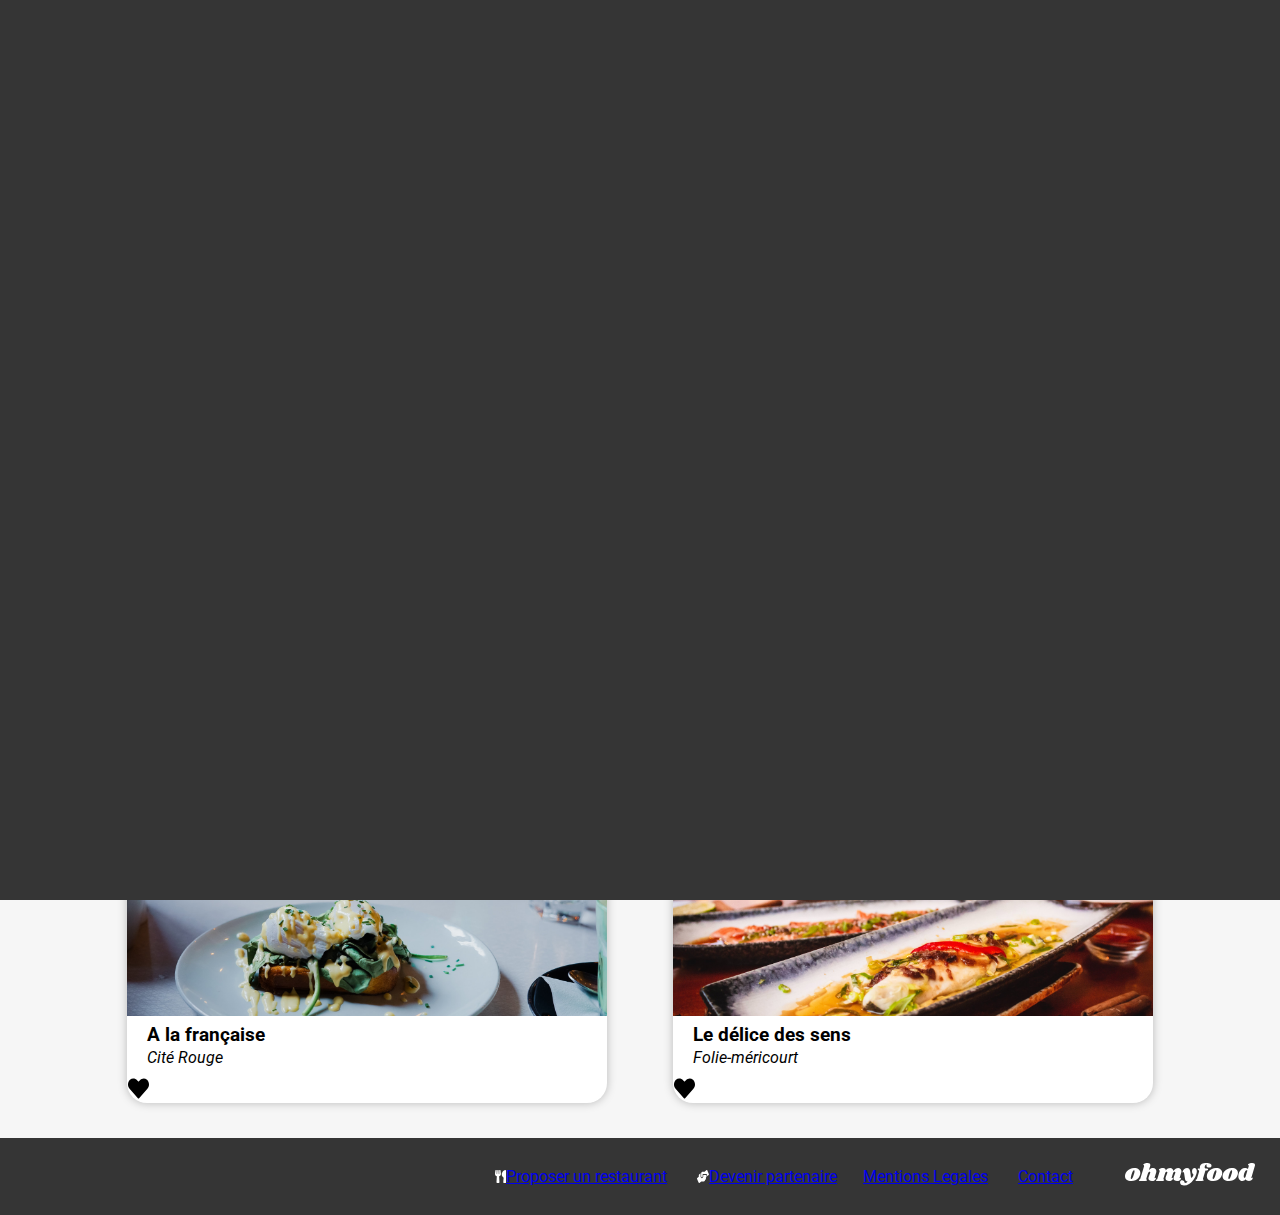
==== index.html @ 54e58705 "Merge branch 'dev'" ====
<!DOCTYPE html>
<html lang="fr">
<head>
  <title>Ohmyfood - OC-03</title>
  <link rel="icon" href="/images/common/favicon.png" type="image/png">
  <link rel="stylesheet" href="/css/home.css">
  <meta name="robots" content="noindex, nofollow, noarchive">
  <meta charset="UTF-8" >
  <meta name="viewport" content="width=device-width, initial-scale=1.0">
  <svg>
    <symbol id="coeur" viewBox="0 0 25 25">
      <g>
        <path class="cheminCoeur" d="M12.721,2.406L12.72,2.406L11.874,3.357L11.5,3.777L11.127,3.357L10.28,2.406L10.28,2.405C8.282,0.153 5.097,-0.17 2.976,1.802C0.482,4.125 0.345,8.324 2.585,10.85L10.899,20.215C10.899,20.215 10.899,20.215 10.899,20.215C11.237,20.596 11.759,20.596 12.098,20.215L12.098,20.215L20.412,10.849L20.412,10.849C22.656,8.323 22.518,4.125 20.024,1.802C17.329,-0.337 14.956,0.414 12.721,2.406Z" />
      </g>
    </symbol>
  </svg>
</head>
<body>
<!-- LOADER IN -->
<div class="opening">
  <svg viewBox="0 0 196 34" xmlns="http://www.w3.org/2000/svg">
      <path class="l o" d="M13.932 7.956C17.196 7.956 19.596 8.61599 21.132 9.936C22.692 11.256 23.472 12.984 23.472 15.12C23.472 15.84 23.376 16.644 23.184 17.532C22.728 19.5 21.876 21.228 20.628 22.716C19.38 24.18 17.844 25.32 16.02 26.136C14.22 26.928 12.264 27.324 10.152 27.324C6.81599 27.324 4.34399 26.664 2.73599 25.344C1.15199 24 0.359985 22.224 0.359985 20.016C0.359985 19.272 0.455985 18.444 0.647985 17.532C1.10399 15.66 1.96799 14.004 3.23999 12.564C4.53599 11.1 6.10799 9.972 7.95599 9.18C9.82799 8.364 11.82 7.956 13.932 7.956ZM13.824 11.16C13.32 11.16 12.78 11.616 12.204 12.528C11.652 13.416 10.992 15.108 10.224 17.604C9.45599 20.1 9.07199 21.852 9.07199 22.86C9.07199 23.388 9.15599 23.748 9.32399 23.94C9.49199 24.108 9.71999 24.192 10.008 24.192C10.512 24.24 11.028 23.808 11.556 22.896C12.108 21.984 12.792 20.208 13.608 17.568C14.352 15.24 14.724 13.548 14.724 12.492C14.724 11.988 14.64 11.64 14.472 11.448C14.328 11.256 14.112 11.16 13.824 11.16Z" />
      <path class="l h" d="M44.9899 22.032C44.9419 22.128 44.9179 22.272 44.9179 22.464C44.9179 22.632 44.9539 22.764 45.0259 22.86C45.1219 22.956 45.2419 23.004 45.3859 23.004C45.6739 23.004 45.9139 22.884 46.1059 22.644C46.3219 22.38 46.4659 22.248 46.5379 22.248C46.6579 22.248 46.7539 22.332 46.8259 22.5C46.8979 22.644 46.9339 22.824 46.9339 23.04C46.9579 23.736 46.7299 24.42 46.2499 25.092C45.7699 25.74 45.0619 26.28 44.1259 26.712C43.2139 27.12 42.1099 27.324 40.8139 27.324C39.2299 27.324 37.9699 26.964 37.0339 26.244C36.0979 25.5 35.6179 24.516 35.5939 23.292C35.5939 22.404 35.8099 21.408 36.2419 20.304L38.2219 15.12C38.3419 14.808 38.4019 14.556 38.4019 14.364C38.4019 14.052 38.2939 13.812 38.0779 13.644C37.8859 13.452 37.6459 13.356 37.3579 13.356C36.9019 13.356 36.4339 13.572 35.9539 14.004C35.4979 14.412 35.1259 15.084 34.8379 16.02V15.948L32.5699 23.256C32.4979 23.544 32.4619 23.796 32.4619 24.012C32.4619 24.324 32.5219 24.576 32.6419 24.768C32.7619 24.936 32.9299 25.104 33.1459 25.272C33.3139 25.44 33.4339 25.584 33.5059 25.704C33.5779 25.8 33.5899 25.932 33.5419 26.1C33.4219 26.412 33.1819 26.64 32.8219 26.784C32.4619 26.928 31.9099 27 31.1659 27H22.9579C22.3339 27 21.8779 26.904 21.5899 26.712C21.3019 26.496 21.2059 26.22 21.3019 25.884C21.3979 25.596 21.6499 25.344 22.0579 25.128C22.4179 24.936 22.7179 24.708 22.9579 24.444C23.1979 24.18 23.4019 23.76 23.5699 23.184L29.0419 5.22C29.1139 5.004 29.1499 4.824 29.1499 4.68C29.1499 4.416 29.0779 4.2 28.9339 4.032C28.8139 3.864 28.6459 3.696 28.4299 3.528C28.1899 3.336 28.0099 3.168 27.8899 3.024C27.7939 2.88 27.7819 2.688 27.8539 2.448C27.9979 1.896 28.7539 1.416 30.1219 1.00799C31.4899 0.599996 32.9179 0.395996 34.4059 0.395996C35.7979 0.395996 36.8179 0.659996 37.4659 1.188C38.1379 1.716 38.4739 2.436 38.4739 3.348C38.4739 3.876 38.3899 4.392 38.2219 4.896L36.2779 11.232C37.2139 10.008 38.1979 9.156 39.2299 8.676C40.2859 8.196 41.4259 7.956 42.6499 7.956C44.1139 7.956 45.2899 8.4 46.1779 9.288C47.0899 10.176 47.5459 11.328 47.5459 12.744C47.5459 13.488 47.4259 14.22 47.1859 14.94L44.9899 22.032Z" />
      <path class="l m" d="M82.7165 22.032C82.6685 22.128 82.6445 22.272 82.6445 22.464C82.6445 22.632 82.6805 22.764 82.7525 22.86C82.8485 22.956 82.9685 23.004 83.1125 23.004C83.4005 23.004 83.6405 22.884 83.8325 22.644C84.0485 22.38 84.1925 22.248 84.2645 22.248C84.3845 22.248 84.4805 22.332 84.5525 22.5C84.6245 22.644 84.6605 22.824 84.6605 23.04C84.6845 23.736 84.4565 24.42 83.9765 25.092C83.4965 25.74 82.7885 26.28 81.8525 26.712C80.9405 27.12 79.8365 27.324 78.5405 27.324C76.9565 27.324 75.6965 26.964 74.7605 26.244C73.8245 25.5 73.3445 24.516 73.3205 23.292C73.3205 22.404 73.5365 21.408 73.9685 20.304L75.9485 15.12C76.0685 14.808 76.1285 14.556 76.1285 14.364C76.1285 14.052 76.0205 13.812 75.8045 13.644C75.6125 13.452 75.3725 13.356 75.0845 13.356C74.6765 13.356 74.2565 13.536 73.8245 13.896C73.3925 14.256 73.0085 14.82 72.6725 15.588L70.6925 22.032C70.6445 22.128 70.6205 22.272 70.6205 22.464C70.6205 22.632 70.6565 22.764 70.7285 22.86C70.8245 22.956 70.9445 23.004 71.0885 23.004C71.3765 23.004 71.6165 22.884 71.8085 22.644C72.0245 22.38 72.1685 22.248 72.2405 22.248C72.3605 22.248 72.4565 22.332 72.5285 22.5C72.6005 22.644 72.6365 22.824 72.6365 23.04C72.6605 23.736 72.4325 24.42 71.9525 25.092C71.4725 25.74 70.7645 26.28 69.8285 26.712C68.9165 27.12 67.8125 27.324 66.5165 27.324C64.9325 27.324 63.6725 26.964 62.7365 26.244C61.8005 25.5 61.3205 24.516 61.2965 23.292C61.2965 22.404 61.5125 21.408 61.9445 20.304L63.9245 15.12C64.0445 14.808 64.1045 14.556 64.1045 14.364C64.1045 14.052 63.9965 13.812 63.7805 13.644C63.5885 13.452 63.3485 13.356 63.0605 13.356C62.6525 13.356 62.2325 13.536 61.8005 13.896C61.3685 14.232 61.0085 14.784 60.7205 15.552L58.3445 23.256C58.2485 23.52 58.2005 23.772 58.2005 24.012C58.2005 24.3 58.2605 24.54 58.3805 24.732C58.5005 24.9 58.6685 25.08 58.8845 25.272C59.0525 25.416 59.1725 25.548 59.2445 25.668C59.3165 25.788 59.3285 25.932 59.2805 26.1C59.1845 26.412 58.9565 26.64 58.5965 26.784C58.2365 26.928 57.6725 27 56.9045 27H48.6965C48.0725 27 47.6285 26.904 47.3645 26.712C47.0765 26.496 46.9685 26.22 47.0405 25.884C47.1365 25.596 47.3885 25.344 47.7965 25.128C48.1565 24.936 48.4565 24.708 48.6965 24.444C48.9365 24.18 49.1405 23.76 49.3085 23.184L52.5125 12.78C52.5605 12.66 52.5845 12.492 52.5845 12.276C52.5845 12.012 52.5245 11.808 52.4045 11.664C52.3085 11.52 52.1405 11.34 51.9005 11.124C51.6605 10.932 51.4925 10.764 51.3965 10.62C51.3005 10.476 51.2885 10.284 51.3605 10.044C51.5045 9.492 52.2605 9.012 53.6285 8.604C54.9965 8.172 56.4245 7.956 57.9125 7.956C59.0885 7.956 60.0125 8.28 60.6845 8.928C61.3805 9.576 61.7165 10.464 61.6925 11.592C62.6765 10.224 63.7085 9.276 64.7885 8.748C65.8925 8.22 67.0805 7.956 68.3525 7.956C69.7445 7.956 70.8725 8.364 71.7365 9.18C72.6245 9.972 73.1165 11.016 73.2125 12.312C74.2445 10.68 75.3485 9.552 76.5245 8.928C77.7005 8.28 78.9845 7.956 80.3765 7.956C81.8405 7.956 83.0165 8.4 83.9045 9.288C84.8165 10.176 85.2725 11.328 85.2725 12.744C85.2725 13.488 85.1525 14.22 84.9125 14.94L82.7165 22.032Z" />
      <path class="l y" d="M104.932 7.956C105.988 7.956 106.828 8.388 107.452 9.252C108.1 10.092 108.424 11.244 108.424 12.708C108.424 13.98 108.196 15.348 107.74 16.812C106.852 19.764 105.424 22.548 103.456 25.164C101.512 27.78 99.2675 29.88 96.7235 31.464C94.2035 33.048 91.6836 33.84 89.1636 33.84C87.9156 33.84 86.8355 33.624 85.9235 33.192C85.0355 32.76 84.3635 32.184 83.9075 31.464C83.4275 30.744 83.1875 29.976 83.1875 29.16C83.1875 28.8 83.2475 28.404 83.3675 27.972C83.5835 27.3 83.9435 26.784 84.4475 26.424C84.9515 26.064 85.5516 25.884 86.2476 25.884C87.3516 25.884 88.2515 26.256 88.9475 27C89.6675 27.768 90.1236 28.812 90.3156 30.132C91.8516 30.06 93.2675 29.4 94.5635 28.152C93.3395 27.936 92.4275 27.528 91.8275 26.928C91.2515 26.304 90.8555 25.344 90.6395 24.048L89.1995 15.228C89.1275 14.772 89.0195 14.46 88.8755 14.292C88.7555 14.1 88.5876 14.004 88.3716 14.004C88.2036 14.004 87.9995 14.088 87.7595 14.256C87.5435 14.424 87.3875 14.508 87.2915 14.508C87.0995 14.508 87.0035 14.304 87.0035 13.896C87.0035 13.56 87.0635 13.2 87.1835 12.816C87.6155 11.448 88.4196 10.296 89.5956 9.36C90.7716 8.4 92.1395 7.92 93.6995 7.92C95.2355 7.92 96.3635 8.376 97.0835 9.288C97.8275 10.2 98.3076 11.604 98.5236 13.5L99.6035 21.42C99.6755 22.02 99.8915 22.32 100.252 22.32C100.684 22.32 101.188 21.936 101.764 21.168C102.34 20.376 102.904 19.26 103.456 17.82C102.736 17.172 102.184 16.428 101.8 15.588C101.416 14.748 101.224 13.848 101.224 12.888C101.224 12.144 101.32 11.472 101.512 10.872C101.8 9.912 102.244 9.192 102.844 8.712C103.468 8.208 104.164 7.956 104.932 7.956Z" />
      <path class="l f" d="M122.864 0.395996C125.432 0.395996 127.352 0.791996 128.624 1.584C129.92 2.352 130.568 3.3 130.568 4.428C130.568 5.34 130.184 6.048 129.416 6.552C128.672 7.032 127.688 7.272 126.464 7.272C125.336 7.272 124.46 6.996 123.836 6.444C123.212 5.892 122.9 5.208 122.9 4.392C122.9 3.888 123.056 3.36 123.368 2.808C122.648 2.808 122.048 2.988 121.568 3.348C121.088 3.684 120.716 4.272 120.452 5.112C120.308 5.64 120.236 6.132 120.236 6.588C120.236 7.164 120.332 7.62 120.524 7.956C120.74 8.268 121.04 8.424 121.424 8.424H123.548C124.796 8.424 125.42 8.808 125.42 9.576C125.42 9.672 125.396 9.816 125.348 10.008C125.204 10.536 124.904 10.932 124.448 11.196C124.016 11.46 123.356 11.592 122.468 11.592H121.388L117.824 23.256C117.752 23.544 117.716 23.796 117.716 24.012C117.716 24.324 117.776 24.576 117.896 24.768C118.016 24.936 118.184 25.104 118.4 25.272C118.568 25.44 118.688 25.584 118.76 25.704C118.832 25.8 118.844 25.932 118.796 26.1C118.676 26.412 118.436 26.64 118.076 26.784C117.716 26.928 117.164 27 116.42 27H108.212C107.588 27 107.132 26.904 106.844 26.712C106.556 26.496 106.46 26.22 106.556 25.884C106.652 25.596 106.904 25.344 107.312 25.128C107.672 24.936 107.972 24.708 108.212 24.444C108.452 24.18 108.656 23.76 108.824 23.184L111.632 13.968C111.752 13.608 111.812 13.236 111.812 12.852C111.812 12.372 111.704 12 111.488 11.736C111.296 11.448 110.996 11.136 110.588 10.8C110.324 10.584 110.12 10.404 109.976 10.26C109.856 10.092 109.796 9.9 109.796 9.684C109.772 9.228 109.928 8.904 110.264 8.712C110.624 8.52 111.296 8.424 112.28 8.424H113.18C113.012 7.824 112.928 7.224 112.928 6.624C112.928 6.024 113.036 5.4 113.252 4.752C113.708 3.528 114.68 2.496 116.168 1.65599C117.68 0.815996 119.912 0.395996 122.864 0.395996Z" />
      <path class="l o2" d="M137.084 7.956C140.348 7.956 142.748 8.61599 144.284 9.936C145.844 11.256 146.624 12.984 146.624 15.12C146.624 15.84 146.528 16.644 146.336 17.532C145.88 19.5 145.028 21.228 143.78 22.716C142.532 24.18 140.996 25.32 139.172 26.136C137.372 26.928 135.416 27.324 133.304 27.324C129.968 27.324 127.496 26.664 125.888 25.344C124.304 24 123.512 22.224 123.512 20.016C123.512 19.272 123.608 18.444 123.8 17.532C124.256 15.66 125.12 14.004 126.392 12.564C127.688 11.1 129.26 9.972 131.108 9.18C132.98 8.364 134.972 7.956 137.084 7.956ZM136.976 11.16C136.472 11.16 135.932 11.616 135.356 12.528C134.804 13.416 134.144 15.108 133.376 17.604C132.608 20.1 132.224 21.852 132.224 22.86C132.224 23.388 132.308 23.748 132.476 23.94C132.644 24.108 132.872 24.192 133.16 24.192C133.664 24.24 134.18 23.808 134.708 22.896C135.26 21.984 135.944 20.208 136.76 17.568C137.504 15.24 137.876 13.548 137.876 12.492C137.876 11.988 137.792 11.64 137.624 11.448C137.48 11.256 137.264 11.16 136.976 11.16Z" />
      <path class="l o3" d="M160.709 7.956C163.973 7.956 166.373 8.61599 167.909 9.936C169.469 11.256 170.249 12.984 170.249 15.12C170.249 15.84 170.153 16.644 169.961 17.532C169.505 19.5 168.653 21.228 167.405 22.716C166.157 24.18 164.621 25.32 162.797 26.136C160.997 26.928 159.041 27.324 156.929 27.324C153.593 27.324 151.121 26.664 149.513 25.344C147.929 24 147.137 22.224 147.137 20.016C147.137 19.272 147.233 18.444 147.425 17.532C147.881 15.66 148.745 14.004 150.017 12.564C151.313 11.1 152.885 9.972 154.733 9.18C156.605 8.364 158.597 7.956 160.709 7.956ZM160.601 11.16C160.097 11.16 159.557 11.616 158.981 12.528C158.429 13.416 157.769 15.108 157.001 17.604C156.233 20.1 155.849 21.852 155.849 22.86C155.849 23.388 155.933 23.748 156.101 23.94C156.269 24.108 156.497 24.192 156.785 24.192C157.289 24.24 157.805 23.808 158.333 22.896C158.885 21.984 159.569 20.208 160.385 17.568C161.129 15.24 161.501 13.548 161.501 12.492C161.501 11.988 161.417 11.64 161.249 11.448C161.105 11.256 160.889 11.16 160.601 11.16Z" />
      <path class="l d" d="M190.526 21.816C190.478 22.008 190.454 22.14 190.454 22.212C190.454 22.38 190.502 22.512 190.598 22.608C190.694 22.704 190.814 22.752 190.958 22.752C191.246 22.752 191.486 22.632 191.678 22.392C191.894 22.128 192.038 21.996 192.11 21.996C192.23 21.996 192.326 22.08 192.398 22.248C192.47 22.416 192.506 22.608 192.506 22.824C192.53 23.472 192.278 24.132 191.75 24.804C191.246 25.476 190.562 26.028 189.698 26.46C188.834 26.892 187.898 27.108 186.89 27.108C185.69 27.108 184.646 26.88 183.758 26.424C182.87 25.968 182.258 25.368 181.922 24.624C181.274 25.464 180.53 26.088 179.69 26.496C178.85 26.904 177.962 27.108 177.026 27.108C175.922 27.108 174.89 26.832 173.93 26.28C172.994 25.728 172.238 24.948 171.662 23.94C171.11 22.908 170.834 21.744 170.834 20.448C170.834 18.264 171.242 16.212 172.058 14.292C172.898 12.348 174.062 10.788 175.55 9.612C177.038 8.412 178.73 7.812 180.626 7.812C181.658 7.812 182.534 7.932 183.254 8.172C183.998 8.412 184.67 8.772 185.27 9.252L186.494 5.22C186.566 5.004 186.602 4.824 186.602 4.68C186.602 4.416 186.53 4.2 186.386 4.032C186.266 3.864 186.098 3.696 185.882 3.528C185.642 3.336 185.462 3.168 185.342 3.024C185.246 2.88 185.234 2.688 185.306 2.448C185.45 1.896 186.206 1.416 187.574 1.00799C188.942 0.599996 190.37 0.395996 191.858 0.395996C193.25 0.395996 194.27 0.659996 194.918 1.188C195.59 1.716 195.926 2.436 195.926 3.348C195.926 3.876 195.842 4.392 195.674 4.896L190.526 21.816ZM184.514 11.7C184.13 11.364 183.71 11.196 183.254 11.196C182.558 11.196 181.874 11.712 181.202 12.744C180.53 13.776 179.99 15.024 179.582 16.488C179.174 17.952 178.982 19.272 179.006 20.448C179.006 21.768 179.438 22.428 180.302 22.428C180.614 22.428 180.878 22.308 181.094 22.068C181.31 21.804 181.514 21.384 181.706 20.808L184.514 11.7Z" />
  </svg>
  <div class="loader">
      <div class="loader__bar loader__bar--1"></div>
      <div class="loader__bar loader__bar--2"></div>
      <div class="loader__bar loader__bar--3"></div>
      <div class="loader__bar loader__bar--4"></div>
      <div class="loader__bar loader__bar--5"></div>
  </div>
</div>
<!-- LOADER OUT -->
<!-- HEADER IN -->  
<header>
  <img class="logo" src="/images/common/ohmyfood.svg" alt="logo">
</header>
<!-- HEADER OUT -->


<!-- MAIN IN -->
<main>
  <!--  <img src="/images/common/ohmyfood.svg"> -->
<section id="location">
  <p>
    <img src="/images/common/icon-pin.svg" alt="pin location">Paris, Parc Monceau</p>
  </section>
<section id="exploration">
  <h1>Réserver le menu qui vous convient</h1>
  <p>Découvrez les restaurant d'exception, sélectionnés par nos soins.</p>
  <a href="#" class="buttonValid">Explorer nos restaurants</a>
</section>
<section id="fonctionnement">
  <h2>Fonctionnement</h2>
  <ul class="listWizard">
    <li><span>1</span><img src="/images/common/icon-phone.svg" alt="icone de téléphone">Choisissez un restaurant</li>
    <li><span>2</span><img src="/images/common/icon-list.svg" alt="icone de list">votre menu</li>
    <li><span>3</span><img src="/images/common/icon-store-purple.svg" alt="icone de magasin">Dégustez au restaurant</li>
  </ul>
</section>
<section id="restaurant">
  <div>
  <h2>Restaurants</h2>
  <article class="card">
    <a href="/restaurants/lapalettedugout.html">
    <img src="/images/restaurants/resto-palette-gout.jpg" alt="La palette du gout" class="resto home">
    <span class="info new">Nouveau</span>
    <h3>La palette du goût</h3>
      <address>Ménilmontant</address>
      <i class="icoeur">
        <svg>
          <use href="#coeur"></use>
        </svg>
      </i>
  </a> 
  </article>
  <article class="card">
   <a href="/restaurants/lanoteenchantee.html">
      <img src="/images/restaurants/resto-note-enchantee.jpg" alt="la note enchantée" class="resto home">
      <span class="info new">Nouveau</span>
      <h3>La note enchantée</h3>
      <address>Charonne</address>
      <i class="icoeur">
        <svg>
          <use href="#coeur"></use>
        </svg>
      </i>
    </a> 
  </article>
  <article class="card">
    <a href="/restaurants/alafrancaise.html">
      <img src="/images/restaurants/resto-ala-francaise.jpg" alt="A la française" class="resto home">
      <h3>A la française</h3>
      <address>Cité Rouge</address>
      <i class="icoeur">
        <svg>
          <use href="#coeur"></use>
        </svg>
      </i>
    </a>
  </article>
  <article class="card">
    <a href="/restaurants/ledelicedessens.html">
      <img src="/images/restaurants/resto-delice-sens.jpg" alt="Le délice des sens" class="resto home">
        <h3>Le délice des sens</h3>
        <address>Folie-méricourt</address>
        <i class="icoeur">
          <svg>
            <use href="#coeur"></use>
          </svg>
        </i>
    </a>
  </article>
  </div>
</section>
</main>
<!-- MAIN OUT -->

<!-- FOOTER IN -->
<footer>
  <img id="logo-footer" class="logo" src="/images/common/ohmyfood-footer.svg" alt="logo">
  <nav>
    <lu>
      <li><img src="images/common/icon-fork.svg" alt="fork"><a href="#">Proposer un restaurant</a></li>
      <li><img src="images/common/icon-hand.svg" alt="hand"><a href="#">Devenir partenaire</a></li>
    </lu>
    <lu>
      <li><a href="#">Mentions Legales</a></li>
      <li><a href="mailto:contact@ohmyfood.com">Contact</a></li>
    </lu>
  </nav>
</footer>

<!-- FOOTER OUT -->
</body>
</html>
---- css/home.css ----
@charset "UTF-8";
@import url("https://fonts.googleapis.com/css2?family=Shrikhand&display=swap");
@import url("https://fonts.googleapis.com/css2?family=Roboto:ital,wght@0,100;0,300;0,400;0,500;0,700;0,900;1,100;1,300;1,400;1,500;1,700;1,900&family=Shrikhand&display=swap");
h1, h2, h3 {
  font-family: "roboto";
  font-size: 1.2rem;
}

p {
  font-family: 1rem;
}

.buttonValid {
  color: #ffffff;
  background: linear-gradient(175deg, #9356dc 0%, #ff79da 100%);
  box-shadow: 0px 0px 10px 0px hsla(0, 0%, 0%, 0.2);
  padding: 20px;
  margin: 10px;
  border-radius: 50px;
  text-decoration: none;
}
.buttonValid:hover,
.buttonValid :active {
  opacity: 0.8;
  transition: opacity 250ms;
}

.addFavorite {
  background-color: #9747ff;
}

.new {
  display: block;
  position: absolute;
  width: 80px;
  right: 15px;
  text-align: center;
  top: 15px;
  z-index: 10;
  padding: 10px;
  background-color: #99e2d0; /* Vert clair avec un peu de transparence */
  border-radius: 3px;
  padding: 5px 10px; /* Espace intérieur autour du texte */
  color: #008766;
}

.fav {
  display: block;
  position: absolute;
  width: 25px;
  right: 15px;
  text-align: center;
  bottom: 15px;
  z-index: 10;
  padding: 10px;
  /* Vert clair avec un peu de transparence */
  border-radius: 3px;
  padding: 5px 10px; /* Espace intérieur autour du texte */
}

.JoliCoeur {
  width: 25px;
}

.listWizard {
  display: flex;
  flex-direction: column;
  list-style-type: none;
  padding: 0px;
  margin: 0px 6px;
}
.listWizard li {
  display: flex;
  flex: 1 0 0;
  align-items: center;
  height: 30px;
  padding: 30px;
  margin: 5px 10px;
  background-color: #f6f6f6;
  border-radius: 20px;
}
.listWizard li span {
  display: block;
  color: #ffffff;
  background-color: #9356dc;
  text-align: center;
  padding: 3px;
  min-height: 25px;
  min-width: 25px;
  border-radius: 50%;
  margin-left: -43px;
}
.listWizard li img {
  height: 22px;
  padding: 0px 15px;
}

.listDishes {
  display: flex;
  flex-direction: column;
  list-style-type: none;
  padding: 0px;
}
.listDishes li {
  display: flex;
  flex-direction: row;
  align-items: center;
  justify-content: space-between;
  min-height: 60px;
  margin: 0.7vh;
  background-color: #ffffff;
  border-radius: 20px;
  overflow: hidden;
}
.listDishes li div {
  height: 100%;
  align-content: space-between;
}
.listDishes li div:nth-child(1) {
  display: flex;
  flex-direction: column;
  width: 100%;
  max-width: 100%;
  padding-left: 10px;
  overflow: hidden;
  text-overflow: ellipsis;
  white-space: nowrap;
}
.listDishes li div:nth-child(1) span {
  width: 100%;
  overflow: hidden;
  text-overflow: ellipsis;
  white-space: nowrap;
}
.listDishes li div:nth-child(2) {
  display: flex;
  height: 33px;
  min-width: 60px;
}
.listDishes li div:last-child {
  background-color: #008766;
  border-bottom-right-radius: 20px;
  border-top-right-radius: 20px;
  height: 60px;
  width: 60px;
  flex-shrink: 0;
  display: flex;
  align-items: center;
  justify-content: center;
  margin-top: -30px;
  margin-bottom: -30px;
  margin-right: -75px;
  background: #99e2d0;
  transition: margin-right 500ms ease-in-out;
}
.listDishes li div:last-child:hover {
  animation-delay: 1s;
}
.listDishes li div span[itemprop=name] {
  font-weight: bold;
  width: 100%;
  overflow: hidden;
  text-overflow: ellipsis;
  white-space: nowrap;
}
.listDishes li div span[itemprop=description] {
  font-size: 0.8rem;
  font-weight: lighter;
  white-space: nowrap;
  overflow: hidden;
  text-overflow: ellipsis;
}
.listDishes li div span[itemprop=offers] {
  display: flex;
  align-content: end;
  align-items: end;
}

.card {
  display: flex;
  align-self: center;
  width: 90%;
  flex-basis: 90%;
  margin-bottom: 15px;
  position: relative;
}
.card a {
  background-color: #ffffff;
  display: flex;
  flex-flow: column wrap;
  justify-content: flex-start;
  font-size: 0.8rem;
  gap: 0.1rem;
  box-shadow: 0 0 0.6rem rgba(0, 0, 0, 0.25);
  border-radius: 20px;
  border: 0px;
  text-decoration: none;
  color: black;
}
.card a:active {
  color: black;
}
.card a:visited {
  color: black;
}
.card h3 {
  margin: 5px 0px 0px;
  padding: 0px 10px 0px 20px;
  height: auto;
}
.card address {
  margin: 0px 0px 10px;
  padding: 0px 10px 0px 20px;
  height: auto;
}
.card img {
  aspect-ratio: 1.7777777778;
  object-fit: cover;
  width: 100%;
  border-top-right-radius: 20px;
  border-top-left-radius: 20px;
}
.card svg {
  width: 25px;
  height: 25px;
  display: block;
}
.card .icone {
  display: block;
  position: absolute;
  right: 20px;
  bottom: 15px;
  height: 25px;
  width: 25px;
  fill: none;
  stroke: currentColor;
  z-index: 10;
}
.card .icone:hover {
  opacity: 0.8;
  transition: opacity 850ms;
  color: color-mix(in srgb, color percentage, color percentage);
  fill: #9747ff;
}

i {
  align-items: center;
}
i svg {
  width: 25px;
  height: 25px;
  display: block;
}

.icone {
  display: block;
  position: absolute;
  right: 20px;
  bottom: 15px;
  opacity: 1;
  height: 25px;
  width: 25px;
  fill: none;
  stroke: currentColor;
  z-index: 10;
}
.icone:hover {
  opacity: 0.8;
  transition: opacity 850ms;
  color: #9747ff;
  fill: #9747ff;
}

.icone-title {
  display: flex;
  align-items: center;
  opacity: 1;
  fill: none;
  stroke: currentColor;
  z-index: 10;
}
.icone-title:hover {
  opacity: 0.8;
  transition: opacity 850ms;
  color: #9747ff;
  fill: #9747ff;
}

* {
  /* Rules */
  box-sizing: border-box;
  font-family: "roboto";
  font-size: 1rem;
}

html,
body {
  margin: 0;
  background-color: #ffffff;
}

svg {
  display: none;
}

header {
  display: grid;
  grid-template-columns: repeat(3, 2 fr);
  gap: 20px;
  place-items: center;
  background-color: white;
  min-height: 60px;
}
header .logo {
  place-items: center;
  padding: 20px;
}
header nav {
  justify-self: start;
}
@media screen and (min-width: 767px) {
  header {
    min-height: 90px;
  }
}

.opening {
  z-index: 100;
  position: fixed;
  top: 0;
  left: 0;
  background-color: #353535;
  width: 100%;
  height: 100%;
  opacity: 1;
  animation: PageTransition 1s forwards;
  animation-delay: 5s;
}
.opening--fast {
  animation-delay: 1s;
}
.opening svg {
  display: unset;
  position: absolute;
  top: 50%;
  left: 50%;
  transform: translate(-50%, -50%);
  width: 60%;
}

.o, .h, .m, .y, .f, .o2, .o3, .d {
  fill: transparent;
  stroke: #ff79da;
  stroke-dasharray: 500;
  stroke-dashoffset: 500;
  animation: Dash 3s forwards, FadeOut 600ms forwards;
}

.o {
  animation-delay: 1s, 2.2s;
}

.h {
  animation-delay: 1.2s, 2.3s;
}

.m {
  animation-delay: 1.3s, 2.4s;
}

.y {
  animation-delay: 1.4s, 2.5s;
}

.f {
  animation-delay: 1.5s, 2.6s;
}

.o2 {
  animation-delay: 1.6s, 2.7s;
}

.o3 {
  animation-delay: 1.7s, 2.8s;
}

.d {
  animation-delay: 1.8s, 2.9s;
}

.loader {
  position: absolute;
  top: 50%;
  left: 50%;
  transform: translate(-50%, -50%);
  display: flex;
  flex-wrap: nowrap;
  flex-direction: row;
  justify-content: center;
  align-items: center;
}
.loader__bar {
  width: 10px;
  height: 0;
  background-image: linear-gradient(#9356dc, #ff79da);
  margin: 0 0.2rem;
  animation: StartBars 1000ms forwards ease-in-out, Bars 800ms backwards infinite ease-in-out alternate, FadeOut 500ms forwards;
}
.loader__bar--1 {
  animation-delay: 3.5s, 200ms, 5.3s;
}
.loader__bar--1.fast {
  animation-delay: 500ms, 200ms, 2.7s;
}
.loader__bar--2 {
  animation-delay: 3.5s, 400ms, 5.3s;
}
.loader__bar--2.fast {
  animation-delay: 500ms, 400ms, 2.7s;
}
.loader__bar--3 {
  animation-delay: 3.5s, 600ms, 5.3s;
}
.loader__bar--3.fast {
  animation-delay: 500ms, 600ms, 2.7s;
}
.loader__bar--4 {
  animation-delay: 3.5s, 800ms, 5.3s;
}
.loader__bar--4.fast {
  animation-delay: 500ms, 800ms, 2.7s;
}
.loader__bar--5 {
  animation-delay: 3.5s, 1000ms, 5.3s;
}
.loader__bar--5.fast {
  animation-delay: 500ms, 1000ms, 2.7s;
}

@keyframes PageTransition {
  0% {
    opacity: 1;
  }
  90% {
    opacity: 0;
    position: fixed;
  }
  100% {
    opacity: 0;
    display: none;
    position: relative;
  }
}
@keyframes StartBars {
  to {
    height: 50px;
  }
}
@keyframes Bars {
  0% {
    transform: scaleY(0.5);
  }
  100% {
    transform: scaleY(1);
  }
}
@keyframes Dash {
  to {
    stroke-dashoffset: 0;
  }
}
@keyframes FadeOut {
  to {
    opacity: 0;
  }
}
:root {
  box-sizing: border-box;
  margin: 0;
  padding: auto;
}

/* === SECTION LOCATION ============================================ */
#location {
  display: grid;
  place-items: center;
  gap: 20px;
  background-color: #eaeaea;
  box-shadow: inset 0px 3px 3px rgba(0, 0, 0, 0.2);
}
#location p {
  display: flex;
  align-items: center;
}
#location p img {
  padding-right: 10px;
}
@media screen and (min-width: 767px) {
  #location {
    box-shadow: none;
  }
}

/* === SECTION EXPLORATION ========================================= */
#exploration {
  display: grid;
  place-items: center;
  background-color: #f6f6f6;
}
#exploration h1 {
  font-family: Roboto;
  font-size: 24px;
  font-style: normal;
  font-weight: 700;
  line-height: normal;
  text-align: center;
}
#exploration p {
  text-align: center;
}

/* === SECTION FONCTIONNEMENT ====================================== */
#fonctionnement {
  background-color: #ffffff;
  width: 100%;
  padding: 20px 10px;
}
#fonctionnement h2 {
  font-style: normal;
  font-weight: 600;
  line-height: normal;
  text-align: left;
  margin: 10px 0px 0px 10px;
}
@media screen and (min-width: 767px) {
  #fonctionnement {
    width: 100%;
    margin: 0 auto;
  }
  #fonctionnement h2 {
    max-width: 1080px;
    margin: 5px auto 10px;
  }
  #fonctionnement .listWizard {
    display: flex;
    flex-direction: row;
    justify-content: space-around;
    max-width: 1024px;
    margin: 0px auto;
  }
  #fonctionnement .listWizard li {
    max-width: 30%;
  }
}

/* === SECTION RESTAURANT ========================================== */
#restaurant {
  background-color: #f6f6f6;
}
#restaurant div {
  display: flex;
  flex-direction: column;
  max-width: 100%;
}
#restaurant h2 {
  width: 100%;
  font-style: normal;
  font-weight: 600;
  line-height: normal;
  text-align: left;
  margin: 10px 0px 10px 10px;
  grid-area: title;
}
@media screen and (min-width: 767px) {
  #restaurant div {
    max-width: 1080px;
    margin: 0 auto;
    padding: 0px 0vw 20px;
    display: grid;
    place-items: center;
    grid-template-columns: 1fr 1fr;
    grid-template-rows: auto auto;
    gap: 1vw;
    grid-template-areas: "title title" "card1 card2" "card3 card4";
  }
  #restaurant .card img {
    aspect-ratio: 2.618;
  }
  #restaurant .card:nth-child(2) {
    grid-area: card1;
  }
  #restaurant .card:nth-child(3) {
    grid-area: card2;
  }
  #restaurant .card:nth-child(4) {
    grid-area: card3;
  }
  #restaurant .card:nth-child(5) {
    grid-area: card4;
  }
}

footer {
  background-color: #353535;
  font-family: "roboto";
  font-style: normal;
  font-weight: 400;
  line-height: normal;
  font-size: 1rem;
  padding: 25px;
}
footer nav ul li {
  list-style-type: none;
  padding-top: 10px;
}
footer nav ul li img {
  padding-right: 10px;
}
footer nav ul li img + a {
  font-weight: 500;
}
footer nav ul a {
  color: white;
  text-decoration: none;
}
footer nav ul a:link {
  color: white;
}
footer nav ul a:visited {
  color: white;
}
footer #logo-footer {
  width: 130px;
}
@media screen and (min-width: 767px) {
  footer {
    display: flex;
    flex-direction: row-reverse;
    align-items: baseline;
  }
  footer nav,
  footer ul, footer li {
    display: inline-flex;
    padding-right: 10px;
    margin-right: 16px;
  }
}/*# sourceMappingURL=home.css.map */
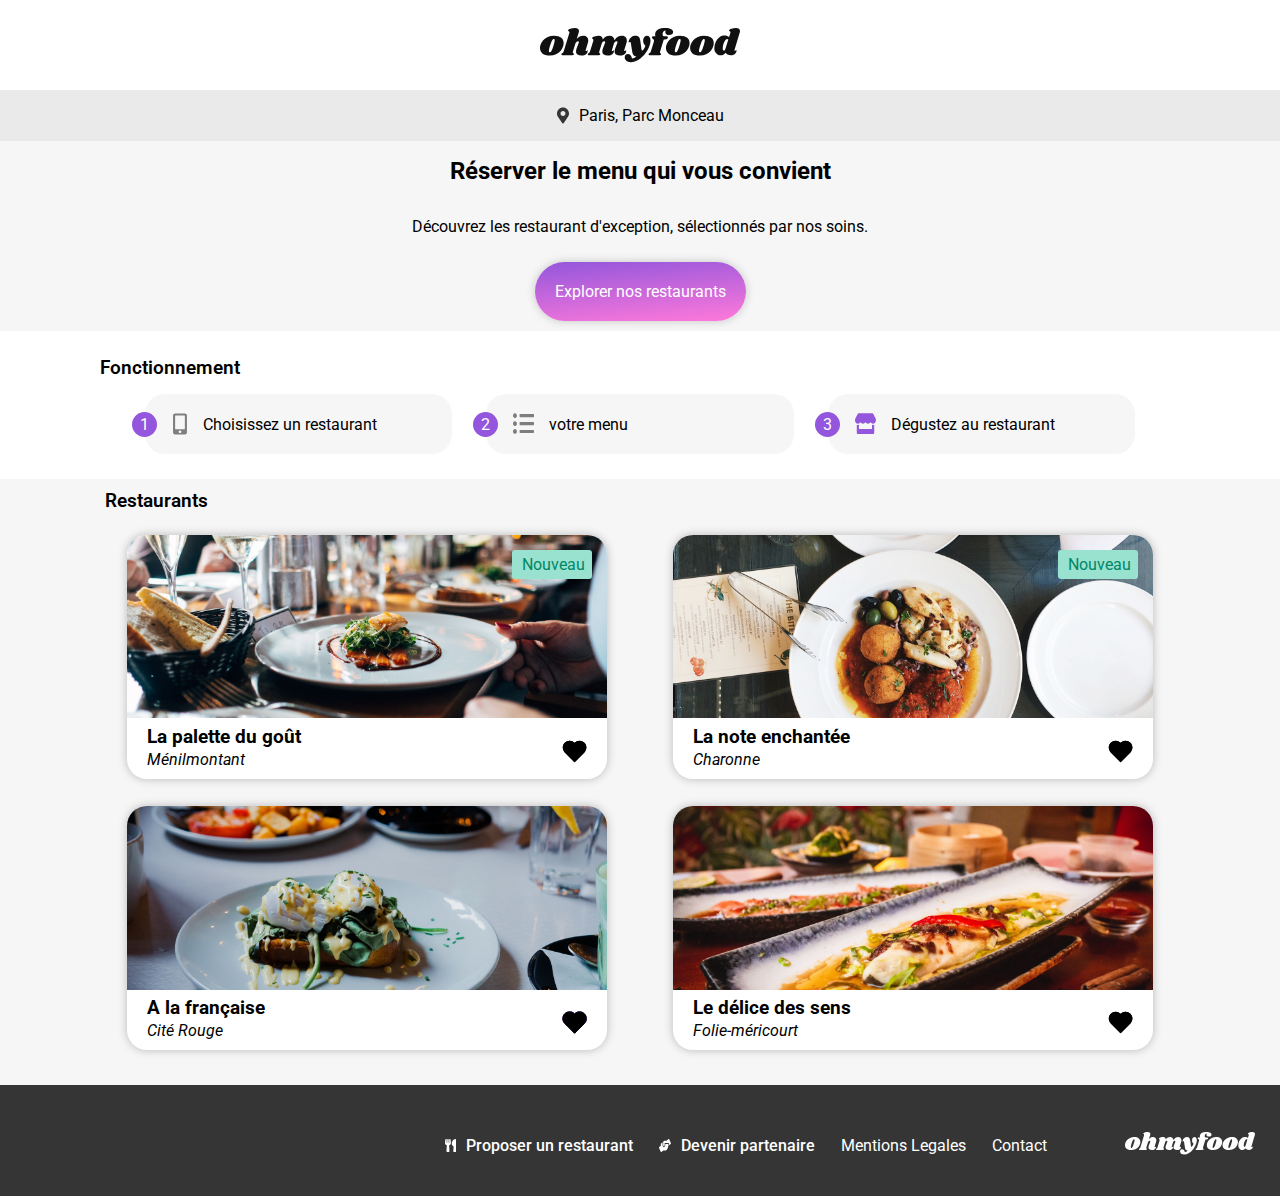
==== commit 33f0bacf: "TS = TypeScript::TentativeSuicide" ====
--- a/index.html
+++ b/index.html
@@ -7,17 +7,26 @@
   <meta name="robots" content="noindex, nofollow, noarchive">
   <meta charset="UTF-8" >
   <meta name="viewport" content="width=device-width, initial-scale=1.0">
-  <svg>
-    <symbol id="coeur" viewBox="0 0 25 25">
-      <g>
-        <path class="cheminCoeur" d="M12.721,2.406L12.72,2.406L11.874,3.357L11.5,3.777L11.127,3.357L10.28,2.406L10.28,2.405C8.282,0.153 5.097,-0.17 2.976,1.802C0.482,4.125 0.345,8.324 2.585,10.85L10.899,20.215C10.899,20.215 10.899,20.215 10.899,20.215C11.237,20.596 11.759,20.596 12.098,20.215L12.098,20.215L20.412,10.849L20.412,10.849C22.656,8.323 22.518,4.125 20.024,1.802C17.329,-0.337 14.956,0.414 12.721,2.406Z" />
-      </g>
+  <svg xmlns="http://www.w3.org/2000/svg">
+    <symbol id="coeur" viewBox="0 0 128 128">
+      <linearGradient id="heart-gradient" x2="0" y2="1">
+        <stop offset="0%" id="stop-1" />
+        <stop offset="100%" id="stop-2" />
+      </linearGradient>
+      <path
+        class="heart-shape"
+        d="M64.425 19.75l-.46-.462c-13.72-13.717-35.96-13.717-49.677 0C.57 33.006.57 55.246 14.288 68.964l49.676 49.676.46-.46.46.46 49.677-49.676c13.72-13.718 13.72-35.958 0-49.676-13.715-13.717-35.955-13.717-49.673 0l-.46.46z"
+      />
+      <path
+        class="heart-stroke"
+        d="M64.425 19.75l-.46-.462c-13.72-13.717-35.96-13.717-49.677 0C.57 33.006.57 55.246 14.288 68.964l49.676 49.676.46-.46.46.46 49.677-49.676c13.72-13.718 13.72-35.958 0-49.676-13.715-13.717-35.955-13.717-49.673 0l-.46.46z"
+      />
     </symbol>
   </svg>
 </head>
 <body>
 <!-- LOADER IN -->
-<div class="opening">
+<div class="_opening">
   <svg viewBox="0 0 196 34" xmlns="http://www.w3.org/2000/svg">
       <path class="l o" d="M13.932 7.956C17.196 7.956 19.596 8.61599 21.132 9.936C22.692 11.256 23.472 12.984 23.472 15.12C23.472 15.84 23.376 16.644 23.184 17.532C22.728 19.5 21.876 21.228 20.628 22.716C19.38 24.18 17.844 25.32 16.02 26.136C14.22 26.928 12.264 27.324 10.152 27.324C6.81599 27.324 4.34399 26.664 2.73599 25.344C1.15199 24 0.359985 22.224 0.359985 20.016C0.359985 19.272 0.455985 18.444 0.647985 17.532C1.10399 15.66 1.96799 14.004 3.23999 12.564C4.53599 11.1 6.10799 9.972 7.95599 9.18C9.82799 8.364 11.82 7.956 13.932 7.956ZM13.824 11.16C13.32 11.16 12.78 11.616 12.204 12.528C11.652 13.416 10.992 15.108 10.224 17.604C9.45599 20.1 9.07199 21.852 9.07199 22.86C9.07199 23.388 9.15599 23.748 9.32399 23.94C9.49199 24.108 9.71999 24.192 10.008 24.192C10.512 24.24 11.028 23.808 11.556 22.896C12.108 21.984 12.792 20.208 13.608 17.568C14.352 15.24 14.724 13.548 14.724 12.492C14.724 11.988 14.64 11.64 14.472 11.448C14.328 11.256 14.112 11.16 13.824 11.16Z" />
       <path class="l h" d="M44.9899 22.032C44.9419 22.128 44.9179 22.272 44.9179 22.464C44.9179 22.632 44.9539 22.764 45.0259 22.86C45.1219 22.956 45.2419 23.004 45.3859 23.004C45.6739 23.004 45.9139 22.884 46.1059 22.644C46.3219 22.38 46.4659 22.248 46.5379 22.248C46.6579 22.248 46.7539 22.332 46.8259 22.5C46.8979 22.644 46.9339 22.824 46.9339 23.04C46.9579 23.736 46.7299 24.42 46.2499 25.092C45.7699 25.74 45.0619 26.28 44.1259 26.712C43.2139 27.12 42.1099 27.324 40.8139 27.324C39.2299 27.324 37.9699 26.964 37.0339 26.244C36.0979 25.5 35.6179 24.516 35.5939 23.292C35.5939 22.404 35.8099 21.408 36.2419 20.304L38.2219 15.12C38.3419 14.808 38.4019 14.556 38.4019 14.364C38.4019 14.052 38.2939 13.812 38.0779 13.644C37.8859 13.452 37.6459 13.356 37.3579 13.356C36.9019 13.356 36.4339 13.572 35.9539 14.004C35.4979 14.412 35.1259 15.084 34.8379 16.02V15.948L32.5699 23.256C32.4979 23.544 32.4619 23.796 32.4619 24.012C32.4619 24.324 32.5219 24.576 32.6419 24.768C32.7619 24.936 32.9299 25.104 33.1459 25.272C33.3139 25.44 33.4339 25.584 33.5059 25.704C33.5779 25.8 33.5899 25.932 33.5419 26.1C33.4219 26.412 33.1819 26.64 32.8219 26.784C32.4619 26.928 31.9099 27 31.1659 27H22.9579C22.3339 27 21.8779 26.904 21.5899 26.712C21.3019 26.496 21.2059 26.22 21.3019 25.884C21.3979 25.596 21.6499 25.344 22.0579 25.128C22.4179 24.936 22.7179 24.708 22.9579 24.444C23.1979 24.18 23.4019 23.76 23.5699 23.184L29.0419 5.22C29.1139 5.004 29.1499 4.824 29.1499 4.68C29.1499 4.416 29.0779 4.2 28.9339 4.032C28.8139 3.864 28.6459 3.696 28.4299 3.528C28.1899 3.336 28.0099 3.168 27.8899 3.024C27.7939 2.88 27.7819 2.688 27.8539 2.448C27.9979 1.896 28.7539 1.416 30.1219 1.00799C31.4899 0.599996 32.9179 0.395996 34.4059 0.395996C35.7979 0.395996 36.8179 0.659996 37.4659 1.188C38.1379 1.716 38.4739 2.436 38.4739 3.348C38.4739 3.876 38.3899 4.392 38.2219 4.896L36.2779 11.232C37.2139 10.008 38.1979 9.156 39.2299 8.676C40.2859 8.196 41.4259 7.956 42.6499 7.956C44.1139 7.956 45.2899 8.4 46.1779 9.288C47.0899 10.176 47.5459 11.328 47.5459 12.744C47.5459 13.488 47.4259 14.22 47.1859 14.94L44.9899 22.032Z" />
@@ -73,7 +82,7 @@
     <span class="info new">Nouveau</span>
     <h3>La palette du goût</h3>
       <address>Ménilmontant</address>
-      <i class="icoeur">
+      <i class="icone icone-coeur icone__heart">
         <svg>
           <use href="#coeur"></use>
         </svg>
@@ -86,7 +95,7 @@
       <span class="info new">Nouveau</span>
       <h3>La note enchantée</h3>
       <address>Charonne</address>
-      <i class="icoeur">
+      <i class="icone icone-coeur">
         <svg>
           <use href="#coeur"></use>
         </svg>
@@ -98,10 +107,15 @@
       <img src="/images/restaurants/resto-ala-francaise.jpg" alt="A la française" class="resto home">
       <h3>A la française</h3>
       <address>Cité Rouge</address>
-      <i class="icoeur">
-        <svg>
-          <use href="#coeur"></use>
-        </svg>
+      <i class="icone">
+        <svg class="iconePetitCoeur" viewBox="0 0 128 128" xmlns="http://www.w3.org/2000/svg">
+          <linearGradient id="heart-gradient" x2="0" y2="1">
+              <stop offset="0%" id="stop-1" />
+              <stop offset="100%" id="stop-2" />
+          </linearGradient>
+          <path class="heart-shape" d="M64.425 19.75l-.46-.462c-13.72-13.717-35.96-13.717-49.677 0C.57 33.006.57 55.246 14.288 68.964l49.676 49.676.46-.46.46.46 49.677-49.676c13.72-13.718 13.72-35.958 0-49.676-13.715-13.717-35.955-13.717-49.673 0l-.46.46z"/>
+          <path class="heart-stroke" d="M64.425 19.75l-.46-.462c-13.72-13.717-35.96-13.717-49.677 0C.57 33.006.57 55.246 14.288 68.964l49.676 49.676.46-.46.46.46 49.677-49.676c13.72-13.718 13.72-35.958 0-49.676-13.715-13.717-35.955-13.717-49.673 0l-.46.46z"/>
+      </svg>
       </i>
     </a>
   </article>
@@ -110,7 +124,7 @@
       <img src="/images/restaurants/resto-delice-sens.jpg" alt="Le délice des sens" class="resto home">
         <h3>Le délice des sens</h3>
         <address>Folie-méricourt</address>
-        <i class="icoeur">
+        <i class="icone icone-coeur">
           <svg>
             <use href="#coeur"></use>
           </svg>
@@ -126,14 +140,12 @@
 <footer>
   <img id="logo-footer" class="logo" src="/images/common/ohmyfood-footer.svg" alt="logo">
   <nav>
-    <lu>
+    <ul>
       <li><img src="images/common/icon-fork.svg" alt="fork"><a href="#">Proposer un restaurant</a></li>
       <li><img src="images/common/icon-hand.svg" alt="hand"><a href="#">Devenir partenaire</a></li>
-    </lu>
-    <lu>
       <li><a href="#">Mentions Legales</a></li>
       <li><a href="mailto:contact@ohmyfood.com">Contact</a></li>
-    </lu>
+    </ul>
   </nav>
 </footer>
 
--- a/css/home.css
+++ b/css/home.css
@@ -183,6 +183,27 @@
   flex-basis: 90%;
   margin-bottom: 15px;
   position: relative;
+  /*
+  .icone {
+    display: block;
+    position: absolute;
+    right: 20px;
+    bottom: 15px;
+    //
+    height: 25px;
+    width: 25px;
+    fill: none;
+    stroke: currentColor;
+    z-index: 10;
+
+    &:hover {
+      opacity: 0.8;
+      transition: opacity 850ms;
+      color: color-mix(in srgb, color percentage, color percentage);
+      fill: colors.$heart-primary;
+    }
+  }
+  */
 }
 .card a {
   background-color: #ffffff;
@@ -225,50 +246,60 @@
   height: 25px;
   display: block;
 }
-.card .icone {
+
+#stop-1 {
+  stop-color: #9747ff;
+}
+
+#stop-2 {
+  stop-color: #ff79da;
+}
+
+i {
+  align-items: center;
+}
+i svg {
+  width: 25px;
+  height: 25px;
+  display: block;
+}
+
+.icone {
   display: block;
   position: absolute;
   right: 20px;
   bottom: 15px;
   height: 25px;
   width: 25px;
-  fill: none;
+  z-index: 10;
+  /*
+  &:hover {
+    opacity: 0.8;
+    transition: opacity 850ms;
+    color: colors.$heart-primary;
+    fill: colors.$heart-primary;
+  }
+  */
+}
+.iconePetitCoeur {
+  position: relative;
+  width: 25px;
+}
+.iconePetitCoeur .heart-stroke {
   stroke: currentColor;
-  z-index: 10;
-}
-.card .icone:hover {
-  opacity: 0.8;
-  transition: opacity 850ms;
-  color: color-mix(in srgb, color percentage, color percentage);
-  fill: #9747ff;
-}
-
-i {
-  align-items: center;
-}
-i svg {
-  width: 25px;
-  height: 25px;
-  display: block;
-}
-
-.icone {
-  display: block;
-  position: absolute;
-  right: 20px;
-  bottom: 15px;
+  stroke-width: 5;
+  fill: currentColor;
   opacity: 1;
-  height: 25px;
-  width: 25px;
-  fill: none;
-  stroke: currentColor;
-  z-index: 10;
-}
-.icone:hover {
-  opacity: 0.8;
-  transition: opacity 850ms;
-  color: #9747ff;
-  fill: #9747ff;
+  transition: all 0.5s ease-in-out;
+}
+.iconePetitCoeur .heart-stroke:hover {
+  stroke: transparent;
+  opacity: 0;
+}
+.iconePetitCoeur .heart-shape {
+  stroke: url(#heart-gradient) #9747ff;
+  stroke-width: 5;
+  fill: url(#heart-gradient) #9747ff;
 }
 
 .icone-title {
@@ -609,6 +640,9 @@
   font-size: 1rem;
   padding: 25px;
 }
+footer nav ul {
+  padding-left: 0px;
+}
 footer nav ul li {
   list-style-type: none;
   padding-top: 10px;
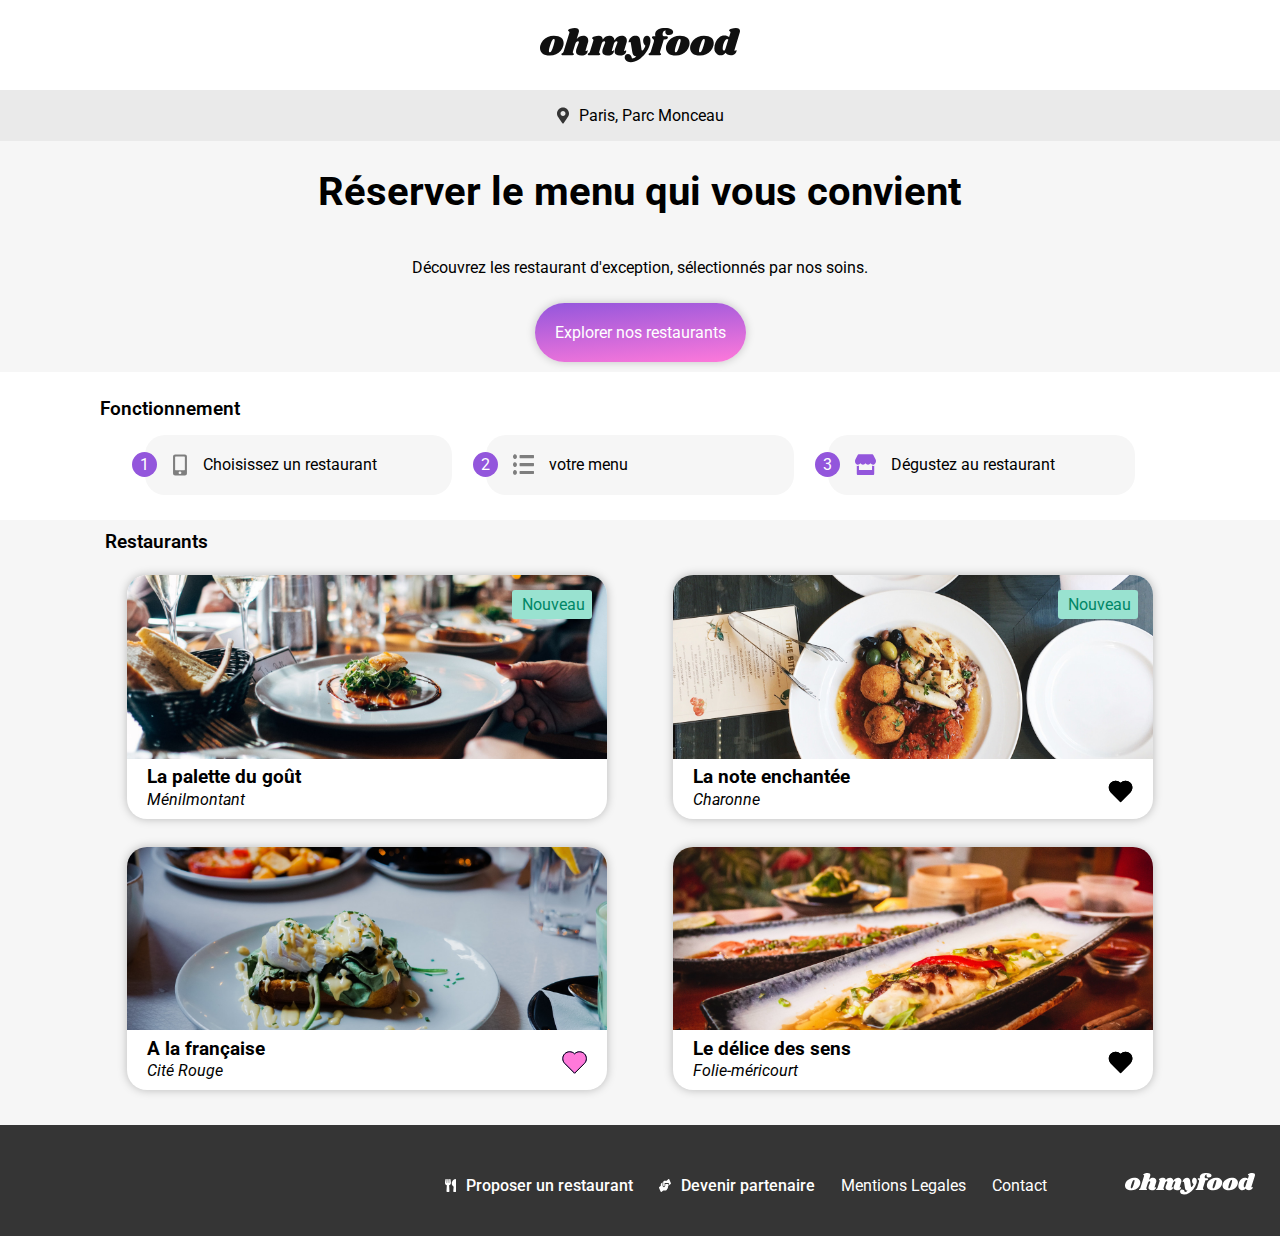
==== commit 02c8a6bf: "Probleme" ====
--- a/index.html
+++ b/index.html
@@ -3,6 +3,12 @@
 <head>
   <title>Ohmyfood - OC-03</title>
   <link rel="icon" href="/images/common/favicon.png" type="image/png">
+  <link
+  rel="stylesheet"
+  href="https://cdnjs.cloudflare.com/ajax/libs/font-awesome/6.2.1/css/all.min.css"
+  integrity="sha512-MV7K8+y+gLIBoVD59lQIYicR65iaqukzvf/nwasF0nqhPay5w/9lJmVM2hMDcnK1OnMGCdVK+iQrJ7lzPJQd1w=="
+  crossorigin="anonymous"
+  referrerpolicy="no-referrer">
   <link rel="stylesheet" href="/css/home.css">
   <meta name="robots" content="noindex, nofollow, noarchive">
   <meta charset="UTF-8" >
@@ -82,11 +88,7 @@
     <span class="info new">Nouveau</span>
     <h3>La palette du goût</h3>
       <address>Ménilmontant</address>
-      <i class="icone icone-coeur icone__heart">
-        <svg>
-          <use href="#coeur"></use>
-        </svg>
-      </i>
+      <i class="fa-regular fa-heart icone card__coeur coeurKhaos"></i>
   </a> 
   </article>
   <article class="card">
--- a/css/home.css
+++ b/css/home.css
@@ -58,8 +58,17 @@
   padding: 5px 10px; /* Espace intérieur autour du texte */
 }
 
-.JoliCoeur {
-  width: 25px;
+.coeurKhaos {
+  color: black;
+  cursor: pointer;
+  transition: all 0.2s ease-in-out;
+}
+.coeurKhaos:hover {
+  background: linear-gradient(#9356DC, #FF79DA);
+  color: white;
+  font-weight: 600;
+  transform: scale(1.2);
+  background-clip: text;
 }
 
 .listWizard {
@@ -248,7 +257,7 @@
 }
 
 #stop-1 {
-  stop-color: #9747ff;
+  stop-color: #9356dc;
 }
 
 #stop-2 {
@@ -286,9 +295,9 @@
   width: 25px;
 }
 .iconePetitCoeur .heart-stroke {
-  stroke: currentColor;
+  stroke: black;
   stroke-width: 5;
-  fill: currentColor;
+  fill: transparent;
   opacity: 1;
   transition: all 0.5s ease-in-out;
 }
@@ -297,9 +306,9 @@
   opacity: 0;
 }
 .iconePetitCoeur .heart-shape {
-  stroke: url(#heart-gradient) #9747ff;
+  stroke: url(#heart-gradient) #9356dc;
   stroke-width: 5;
-  fill: url(#heart-gradient) #9747ff;
+  fill: url(#heart-gradient) #ff79da;
 }
 
 .icone-title {
@@ -313,8 +322,8 @@
 .icone-title:hover {
   opacity: 0.8;
   transition: opacity 850ms;
-  color: #9747ff;
-  fill: #9747ff;
+  color: #9356dc;
+  fill: #9356dc;
 }
 
 * {
@@ -546,6 +555,11 @@
   line-height: normal;
   text-align: center;
 }
+@media screen and (min-width: 767px) {
+  #exploration h1 {
+    font-size: 40px;
+  }
+}
 #exploration p {
   text-align: center;
 }
@@ -646,6 +660,7 @@
 footer nav ul li {
   list-style-type: none;
   padding-top: 10px;
+  white-space: nowrap;
 }
 footer nav ul li img {
   padding-right: 10px;
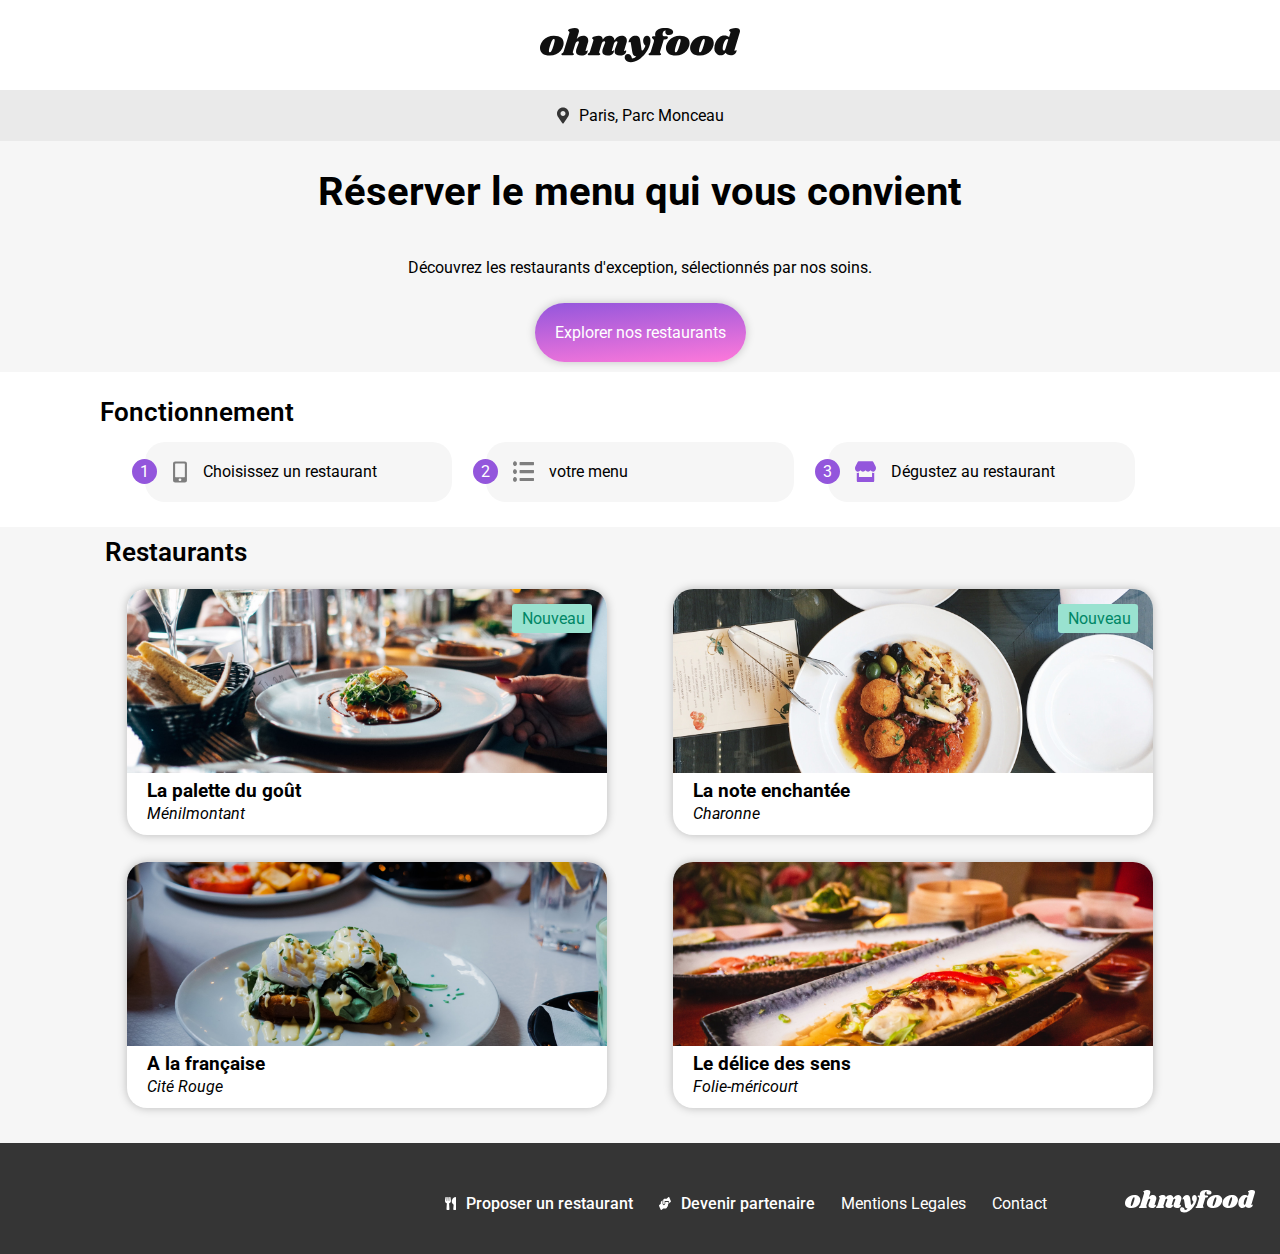
==== commit be0ed826: "Heart-Fixed" ====
--- a/index.html
+++ b/index.html
@@ -9,6 +9,7 @@
   integrity="sha512-MV7K8+y+gLIBoVD59lQIYicR65iaqukzvf/nwasF0nqhPay5w/9lJmVM2hMDcnK1OnMGCdVK+iQrJ7lzPJQd1w=="
   crossorigin="anonymous"
   referrerpolicy="no-referrer">
+ <!-- <link rel="stylesheet" href="https://marksheet.io/css/reset.css"> -->
   <link rel="stylesheet" href="/css/home.css">
   <meta name="robots" content="noindex, nofollow, noarchive">
   <meta charset="UTF-8" >
@@ -68,7 +69,7 @@
   </section>
 <section id="exploration">
   <h1>Réserver le menu qui vous convient</h1>
-  <p>Découvrez les restaurant d'exception, sélectionnés par nos soins.</p>
+  <p>Découvrez les restaurants d'exception, sélectionnés par nos soins.</p>
   <a href="#" class="buttonValid">Explorer nos restaurants</a>
 </section>
 <section id="fonctionnement">
@@ -88,8 +89,11 @@
     <span class="info new">Nouveau</span>
     <h3>La palette du goût</h3>
       <address>Ménilmontant</address>
-      <i class="fa-regular fa-heart icone card__coeur coeurKhaos"></i>
-  </a> 
+      <span class="heart-btn">
+        <i class="fas fa-heart icone__Coeur"></i>
+      </span>
+  </a>
+  
   </article>
   <article class="card">
    <a href="/restaurants/lanoteenchantee.html">
@@ -97,11 +101,9 @@
       <span class="info new">Nouveau</span>
       <h3>La note enchantée</h3>
       <address>Charonne</address>
-      <i class="icone icone-coeur">
-        <svg>
-          <use href="#coeur"></use>
-        </svg>
-      </i>
+      <span class="heart-btn">
+        <i class="fas fa-heart icone__Coeur"></i>
+      </span>
     </a> 
   </article>
   <article class="card">
@@ -109,16 +111,9 @@
       <img src="/images/restaurants/resto-ala-francaise.jpg" alt="A la française" class="resto home">
       <h3>A la française</h3>
       <address>Cité Rouge</address>
-      <i class="icone">
-        <svg class="iconePetitCoeur" viewBox="0 0 128 128" xmlns="http://www.w3.org/2000/svg">
-          <linearGradient id="heart-gradient" x2="0" y2="1">
-              <stop offset="0%" id="stop-1" />
-              <stop offset="100%" id="stop-2" />
-          </linearGradient>
-          <path class="heart-shape" d="M64.425 19.75l-.46-.462c-13.72-13.717-35.96-13.717-49.677 0C.57 33.006.57 55.246 14.288 68.964l49.676 49.676.46-.46.46.46 49.677-49.676c13.72-13.718 13.72-35.958 0-49.676-13.715-13.717-35.955-13.717-49.673 0l-.46.46z"/>
-          <path class="heart-stroke" d="M64.425 19.75l-.46-.462c-13.72-13.717-35.96-13.717-49.677 0C.57 33.006.57 55.246 14.288 68.964l49.676 49.676.46-.46.46.46 49.677-49.676c13.72-13.718 13.72-35.958 0-49.676-13.715-13.717-35.955-13.717-49.673 0l-.46.46z"/>
-      </svg>
-      </i>
+      <span class="heart-btn">
+        <i class="fas fa-heart icone__Coeur"></i>
+      </span>
     </a>
   </article>
   <article class="card">
@@ -126,11 +121,9 @@
       <img src="/images/restaurants/resto-delice-sens.jpg" alt="Le délice des sens" class="resto home">
         <h3>Le délice des sens</h3>
         <address>Folie-méricourt</address>
-        <i class="icone icone-coeur">
-          <svg>
-            <use href="#coeur"></use>
-          </svg>
-        </i>
+        <span class="heart-btn">
+          <i class="fas fa-heart icone__Coeur"></i>
+        </span>
     </a>
   </article>
   </div>
--- a/css/home.css
+++ b/css/home.css
@@ -19,10 +19,10 @@
   border-radius: 50px;
   text-decoration: none;
 }
-.buttonValid:hover,
-.buttonValid :active {
+.buttonValid:hover {
   opacity: 0.8;
-  transition: opacity 250ms;
+  transition: opacity 500ms, box-shadow 350ms;
+  box-shadow: 0px 0px 10px 0px hsla(0, 0%, 0%, 0.4);
 }
 
 .addFavorite {
@@ -64,8 +64,7 @@
   transition: all 0.2s ease-in-out;
 }
 .coeurKhaos:hover {
-  background: linear-gradient(#9356DC, #FF79DA);
-  color: white;
+  color: linear-gradient(#9356DC, #FF79DA);
   font-weight: 600;
   transform: scale(1.2);
   background-clip: text;
@@ -192,27 +191,6 @@
   flex-basis: 90%;
   margin-bottom: 15px;
   position: relative;
-  /*
-  .icone {
-    display: block;
-    position: absolute;
-    right: 20px;
-    bottom: 15px;
-    //
-    height: 25px;
-    width: 25px;
-    fill: none;
-    stroke: currentColor;
-    z-index: 10;
-
-    &:hover {
-      opacity: 0.8;
-      transition: opacity 850ms;
-      color: color-mix(in srgb, color percentage, color percentage);
-      fill: colors.$heart-primary;
-    }
-  }
-  */
 }
 .card a {
   background-color: #ffffff;
@@ -254,6 +232,38 @@
   width: 25px;
   height: 25px;
   display: block;
+}
+.card .icone {
+  display: block;
+  position: absolute;
+  right: 20px;
+  bottom: 15px;
+  height: 25px;
+  width: 25px;
+  fill: none;
+  stroke: currentColor;
+  z-index: 10;
+  /*&:hover {
+    opacity: 0.8;
+    transition: opacity 850ms;
+    color: color-mix(in srgb, color percentage, color percentage);
+    fill: colors.$heart-primary;
+  }*/
+}
+.card .icone__Coeur {
+  font-size: 1.5rem;
+  display: block;
+  position: absolute;
+  right: 20px;
+  bottom: 20px;
+  z-index: 10;
+  /*
+  &:hover {
+    opacity: 0.8;
+    transition: opacity 850ms;
+    color: color-mix(in srgb, color percentage, color percentage);
+    fill: colors.$heart-primary;
+  }*/
 }
 
 #stop-1 {
@@ -326,6 +336,68 @@
   fill: #9356dc;
 }
 
+/* heart button */
+.heart-btn {
+  font-size: 1.5rem;
+}
+.heart-btn i {
+  cursor: pointer;
+  background: transparent;
+  background-clip: text;
+  -webkit-background-clip: text;
+  -webkit-text-fill-color: transparent;
+  -webkit-text-stroke: 1.5px black;
+  position: relative;
+  padding: 0 1.5px;
+}
+.heart-btn i::after {
+  content: "";
+  position: absolute;
+  width: 0px;
+  transform: translate(-50%, -50%);
+  top: 50%;
+  left: 50%;
+  aspect-ratio: 1/1;
+  opacity: 1;
+  background-color: #9356dc;
+  border-radius: 100%;
+}
+.heart-btn i:hover {
+  background: linear-gradient(0deg, #ff79da 0%, #9356dc 100%);
+  background-clip: text;
+  -webkit-background-clip: text;
+  animation: fade 0.6s forwards;
+}
+@keyframes fade {
+  from {
+    -webkit-text-stroke: 1.5px black;
+    background: transparent;
+    background-clip: text;
+    -webkit-background-clip: text;
+    -webkit-text-fill-color: transparent;
+  }
+  to {
+    background: linear-gradient(0deg, #ff79da 0%, #9356dc 100%);
+    background-clip: text;
+    -webkit-text-stroke: 1.5px transparent;
+    -webkit-background-clip: text;
+    -webkit-text-fill-color: transparent;
+  }
+}
+.heart-btn i:hover::after {
+  animation: circle 0.6s ease-out forwards;
+}
+@keyframes circle {
+  0% {
+    width: 0;
+    opacity: 1;
+  }
+  100% {
+    width: 50px;
+    opacity: 0;
+  }
+}
+
 * {
   /* Rules */
   box-sizing: border-box;
@@ -357,6 +429,7 @@
 }
 header nav {
   justify-self: start;
+  margin-left: 15px;
 }
 @media screen and (min-width: 767px) {
   header {
@@ -583,6 +656,7 @@
     margin: 0 auto;
   }
   #fonctionnement h2 {
+    font-size: 1.6rem;
     max-width: 1080px;
     margin: 5px auto 10px;
   }
@@ -609,6 +683,7 @@
 }
 #restaurant h2 {
   width: 100%;
+  font-size: 1.6rem;
   font-style: normal;
   font-weight: 600;
   line-height: normal;
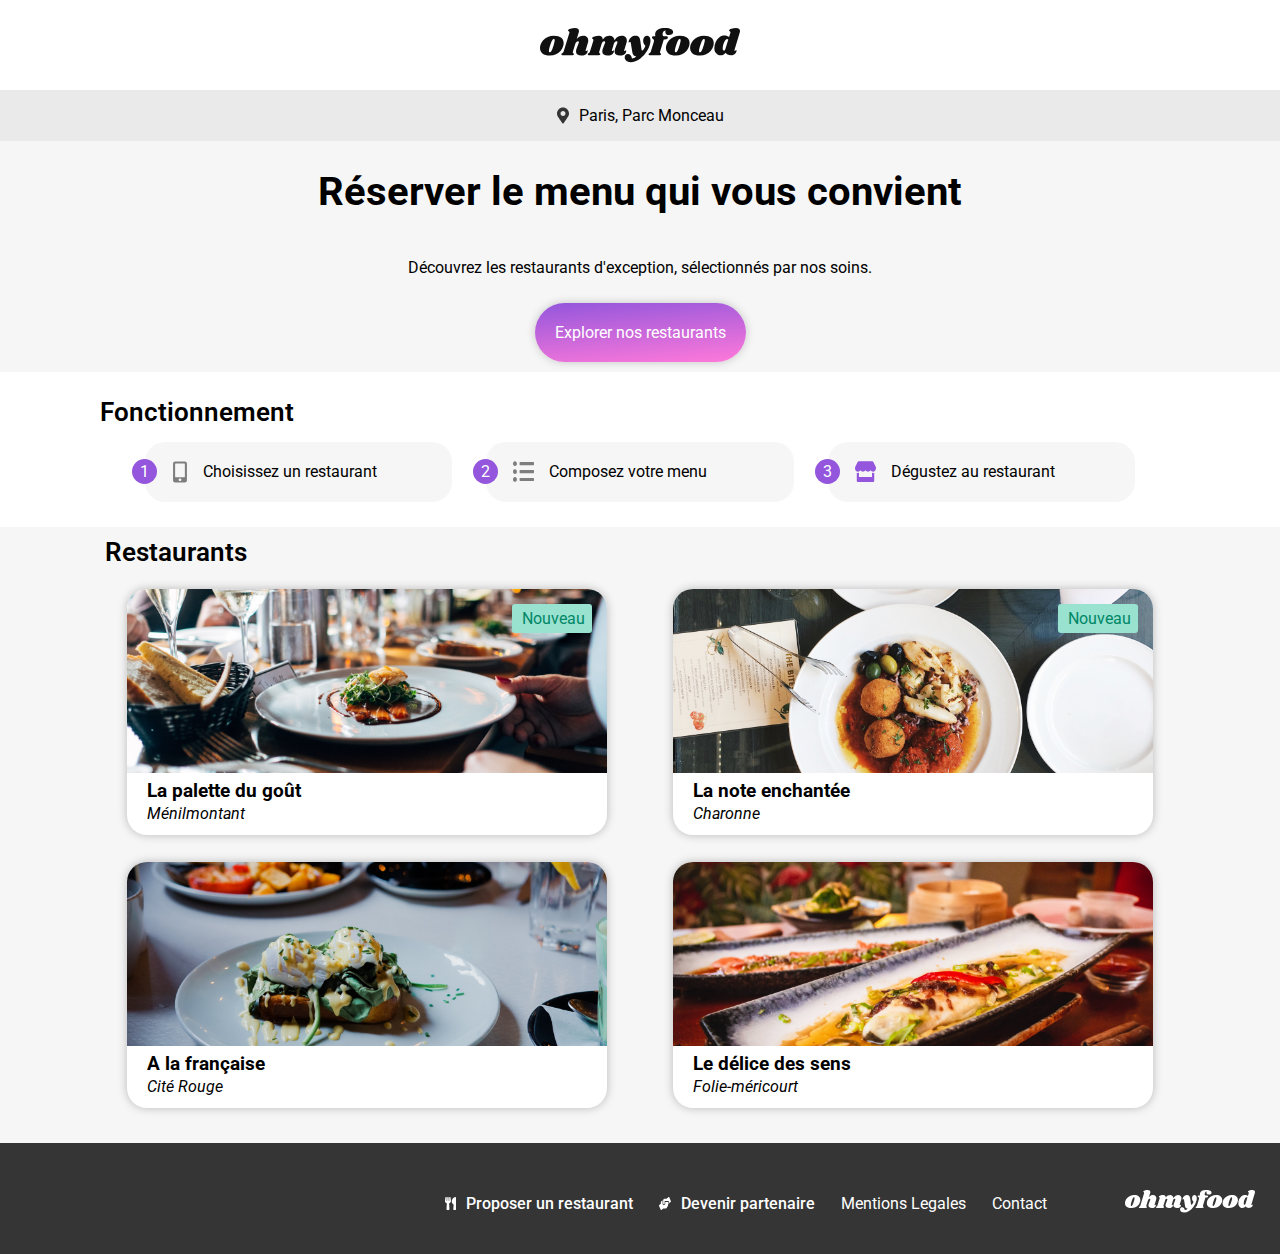
==== commit 5c167e4d: "wording menu" ====
--- a/index.html
+++ b/index.html
@@ -76,7 +76,7 @@
   <h2>Fonctionnement</h2>
   <ul class="listWizard">
     <li><span>1</span><img src="/images/common/icon-phone.svg" alt="icone de téléphone">Choisissez un restaurant</li>
-    <li><span>2</span><img src="/images/common/icon-list.svg" alt="icone de list">votre menu</li>
+    <li><span>2</span><img src="/images/common/icon-list.svg" alt="icone de list">Composez votre menu</li>
     <li><span>3</span><img src="/images/common/icon-store-purple.svg" alt="icone de magasin">Dégustez au restaurant</li>
   </ul>
 </section>
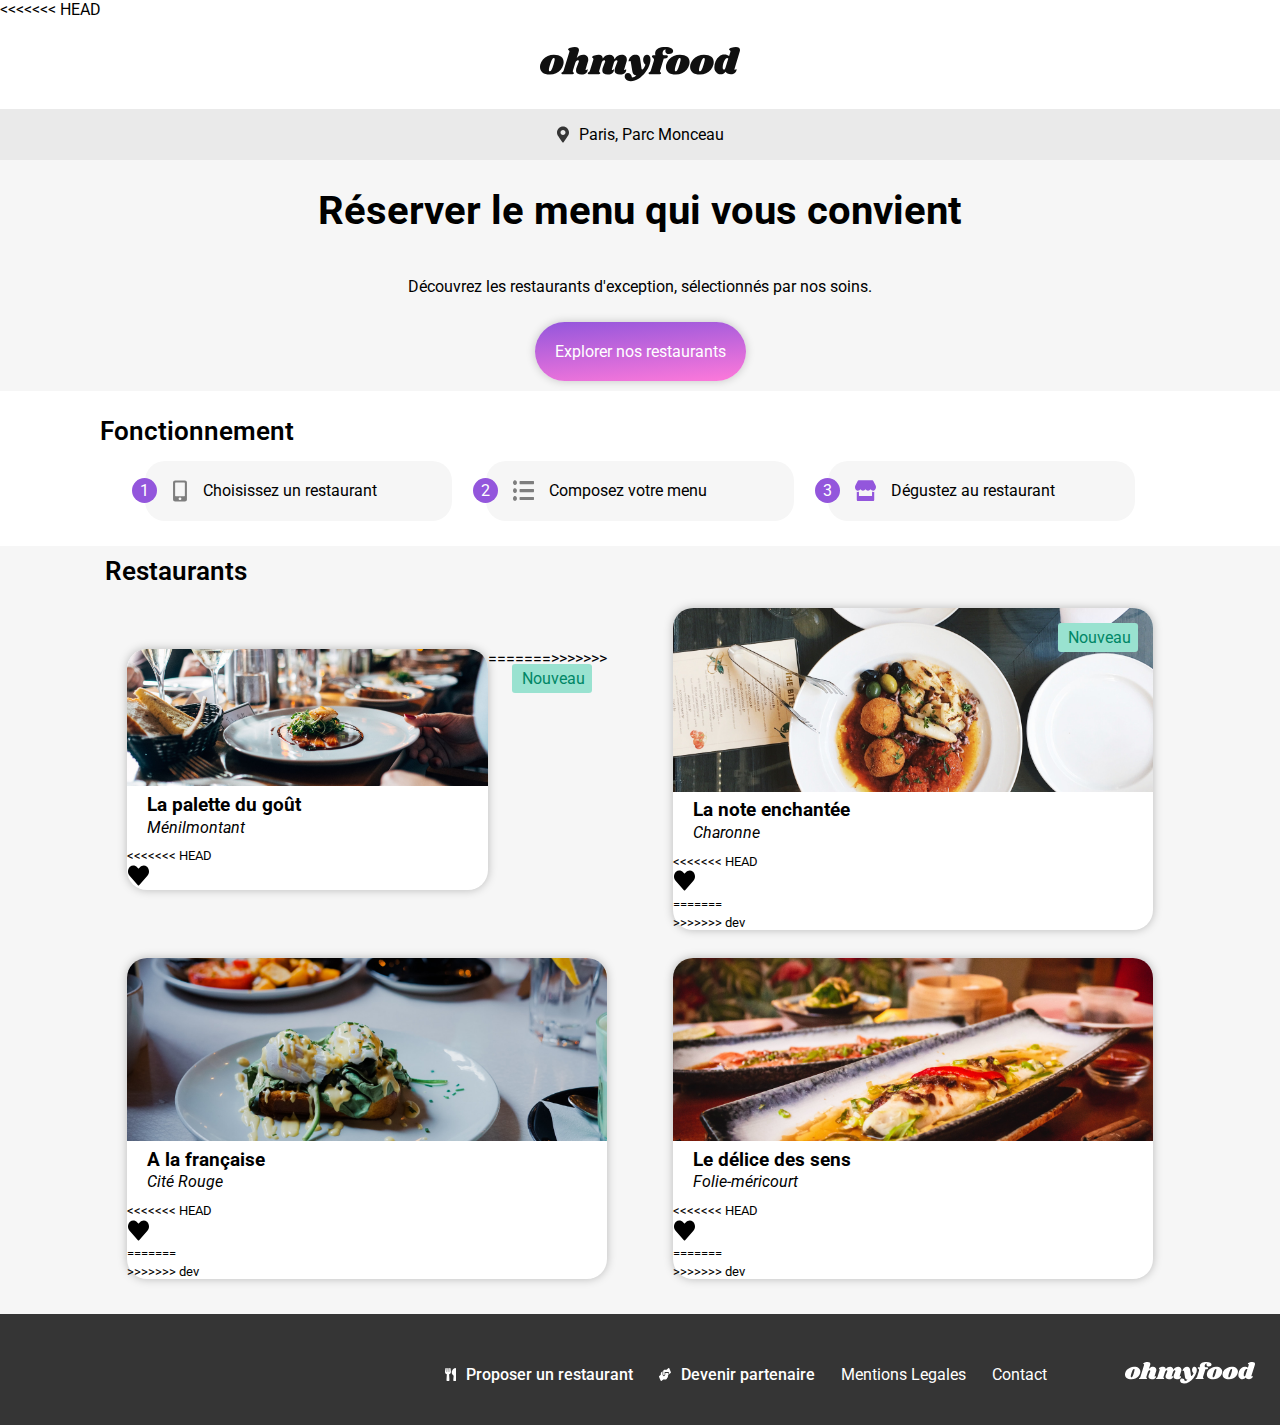
==== commit 86528354: "merge conflict fixed" ====
--- a/index.html
+++ b/index.html
@@ -14,6 +14,13 @@
   <meta name="robots" content="noindex, nofollow, noarchive">
   <meta charset="UTF-8" >
   <meta name="viewport" content="width=device-width, initial-scale=1.0">
+<<<<<<< HEAD
+  <svg>
+    <symbol id="coeur" viewBox="0 0 25 25">
+      <g>
+        <path class="cheminCoeur" d="M12.721,2.406L12.72,2.406L11.874,3.357L11.5,3.777L11.127,3.357L10.28,2.406L10.28,2.405C8.282,0.153 5.097,-0.17 2.976,1.802C0.482,4.125 0.345,8.324 2.585,10.85L10.899,20.215C10.899,20.215 10.899,20.215 10.899,20.215C11.237,20.596 11.759,20.596 12.098,20.215L12.098,20.215L20.412,10.849L20.412,10.849C22.656,8.323 22.518,4.125 20.024,1.802C17.329,-0.337 14.956,0.414 12.721,2.406Z" />
+      </g>
+=======
   <svg xmlns="http://www.w3.org/2000/svg">
     <symbol id="coeur" viewBox="0 0 128 128">
       <linearGradient id="heart-gradient" x2="0" y2="1">
@@ -28,6 +35,7 @@
         class="heart-stroke"
         d="M64.425 19.75l-.46-.462c-13.72-13.717-35.96-13.717-49.677 0C.57 33.006.57 55.246 14.288 68.964l49.676 49.676.46-.46.46.46 49.677-49.676c13.72-13.718 13.72-35.958 0-49.676-13.715-13.717-35.955-13.717-49.673 0l-.46.46z"
       />
+>>>>>>> dev
     </symbol>
   </svg>
 </head>
@@ -89,11 +97,20 @@
     <span class="info new">Nouveau</span>
     <h3>La palette du goût</h3>
       <address>Ménilmontant</address>
+<<<<<<< HEAD
+      <i class="icoeur">
+        <svg>
+          <use href="#coeur"></use>
+        </svg>
+      </i>
+  </a> 
+=======
       <span class="heart-btn">
         <i class="fas fa-heart icone__Coeur"></i>
       </span>
   </a>
   
+>>>>>>> dev
   </article>
   <article class="card">
    <a href="/restaurants/lanoteenchantee.html">
@@ -101,9 +118,17 @@
       <span class="info new">Nouveau</span>
       <h3>La note enchantée</h3>
       <address>Charonne</address>
+<<<<<<< HEAD
+      <i class="icoeur">
+        <svg>
+          <use href="#coeur"></use>
+        </svg>
+      </i>
+=======
       <span class="heart-btn">
         <i class="fas fa-heart icone__Coeur"></i>
       </span>
+>>>>>>> dev
     </a> 
   </article>
   <article class="card">
@@ -111,9 +136,17 @@
       <img src="/images/restaurants/resto-ala-francaise.jpg" alt="A la française" class="resto home">
       <h3>A la française</h3>
       <address>Cité Rouge</address>
+<<<<<<< HEAD
+      <i class="icoeur">
+        <svg>
+          <use href="#coeur"></use>
+        </svg>
+      </i>
+=======
       <span class="heart-btn">
         <i class="fas fa-heart icone__Coeur"></i>
       </span>
+>>>>>>> dev
     </a>
   </article>
   <article class="card">
@@ -121,9 +154,17 @@
       <img src="/images/restaurants/resto-delice-sens.jpg" alt="Le délice des sens" class="resto home">
         <h3>Le délice des sens</h3>
         <address>Folie-méricourt</address>
+<<<<<<< HEAD
+        <i class="icoeur">
+          <svg>
+            <use href="#coeur"></use>
+          </svg>
+        </i>
+=======
         <span class="heart-btn">
           <i class="fas fa-heart icone__Coeur"></i>
         </span>
+>>>>>>> dev
     </a>
   </article>
   </div>
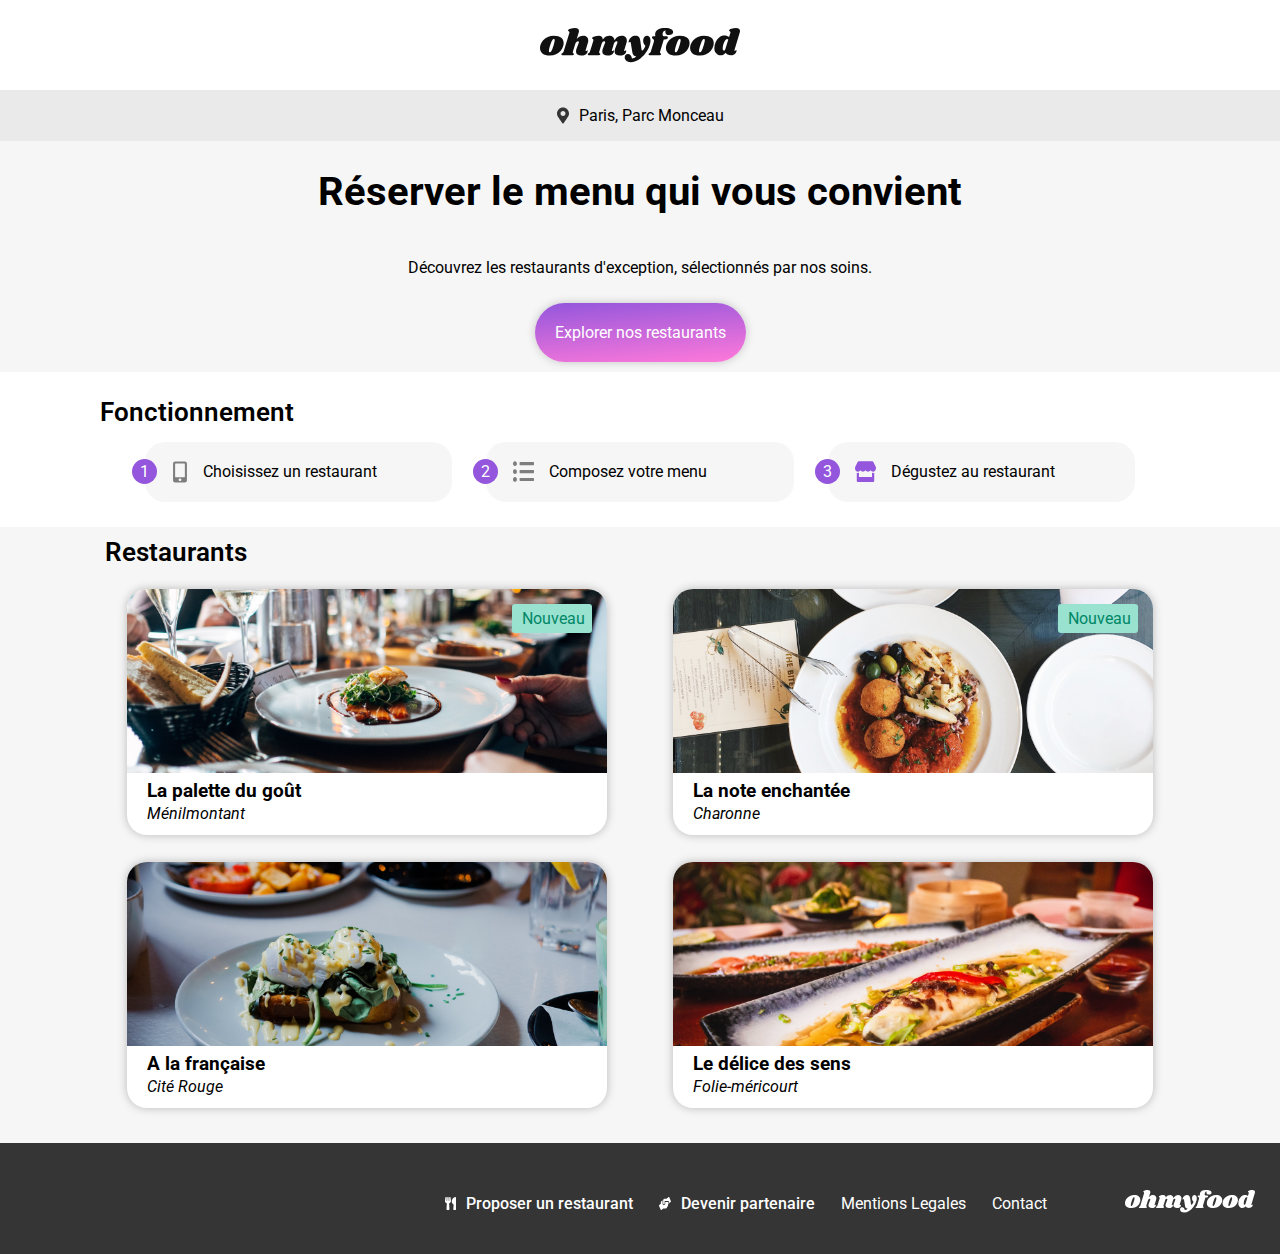
==== commit 67e24ac0: "Index merge icon" ====
--- a/index.html
+++ b/index.html
@@ -14,28 +14,11 @@
   <meta name="robots" content="noindex, nofollow, noarchive">
   <meta charset="UTF-8" >
   <meta name="viewport" content="width=device-width, initial-scale=1.0">
-<<<<<<< HEAD
   <svg>
     <symbol id="coeur" viewBox="0 0 25 25">
       <g>
         <path class="cheminCoeur" d="M12.721,2.406L12.72,2.406L11.874,3.357L11.5,3.777L11.127,3.357L10.28,2.406L10.28,2.405C8.282,0.153 5.097,-0.17 2.976,1.802C0.482,4.125 0.345,8.324 2.585,10.85L10.899,20.215C10.899,20.215 10.899,20.215 10.899,20.215C11.237,20.596 11.759,20.596 12.098,20.215L12.098,20.215L20.412,10.849L20.412,10.849C22.656,8.323 22.518,4.125 20.024,1.802C17.329,-0.337 14.956,0.414 12.721,2.406Z" />
       </g>
-=======
-  <svg xmlns="http://www.w3.org/2000/svg">
-    <symbol id="coeur" viewBox="0 0 128 128">
-      <linearGradient id="heart-gradient" x2="0" y2="1">
-        <stop offset="0%" id="stop-1" />
-        <stop offset="100%" id="stop-2" />
-      </linearGradient>
-      <path
-        class="heart-shape"
-        d="M64.425 19.75l-.46-.462c-13.72-13.717-35.96-13.717-49.677 0C.57 33.006.57 55.246 14.288 68.964l49.676 49.676.46-.46.46.46 49.677-49.676c13.72-13.718 13.72-35.958 0-49.676-13.715-13.717-35.955-13.717-49.673 0l-.46.46z"
-      />
-      <path
-        class="heart-stroke"
-        d="M64.425 19.75l-.46-.462c-13.72-13.717-35.96-13.717-49.677 0C.57 33.006.57 55.246 14.288 68.964l49.676 49.676.46-.46.46.46 49.677-49.676c13.72-13.718 13.72-35.958 0-49.676-13.715-13.717-35.955-13.717-49.673 0l-.46.46z"
-      />
->>>>>>> dev
     </symbol>
   </svg>
 </head>
@@ -97,20 +80,11 @@
     <span class="info new">Nouveau</span>
     <h3>La palette du goût</h3>
       <address>Ménilmontant</address>
-<<<<<<< HEAD
-      <i class="icoeur">
-        <svg>
-          <use href="#coeur"></use>
-        </svg>
-      </i>
-  </a> 
-=======
       <span class="heart-btn">
         <i class="fas fa-heart icone__Coeur"></i>
       </span>
   </a>
   
->>>>>>> dev
   </article>
   <article class="card">
    <a href="/restaurants/lanoteenchantee.html">
@@ -118,17 +92,9 @@
       <span class="info new">Nouveau</span>
       <h3>La note enchantée</h3>
       <address>Charonne</address>
-<<<<<<< HEAD
-      <i class="icoeur">
-        <svg>
-          <use href="#coeur"></use>
-        </svg>
-      </i>
-=======
       <span class="heart-btn">
         <i class="fas fa-heart icone__Coeur"></i>
       </span>
->>>>>>> dev
     </a> 
   </article>
   <article class="card">
@@ -136,17 +102,9 @@
       <img src="/images/restaurants/resto-ala-francaise.jpg" alt="A la française" class="resto home">
       <h3>A la française</h3>
       <address>Cité Rouge</address>
-<<<<<<< HEAD
-      <i class="icoeur">
-        <svg>
-          <use href="#coeur"></use>
-        </svg>
-      </i>
-=======
       <span class="heart-btn">
         <i class="fas fa-heart icone__Coeur"></i>
       </span>
->>>>>>> dev
     </a>
   </article>
   <article class="card">
@@ -154,17 +112,9 @@
       <img src="/images/restaurants/resto-delice-sens.jpg" alt="Le délice des sens" class="resto home">
         <h3>Le délice des sens</h3>
         <address>Folie-méricourt</address>
-<<<<<<< HEAD
-        <i class="icoeur">
-          <svg>
-            <use href="#coeur"></use>
-          </svg>
-        </i>
-=======
         <span class="heart-btn">
           <i class="fas fa-heart icone__Coeur"></i>
         </span>
->>>>>>> dev
     </a>
   </article>
   </div>
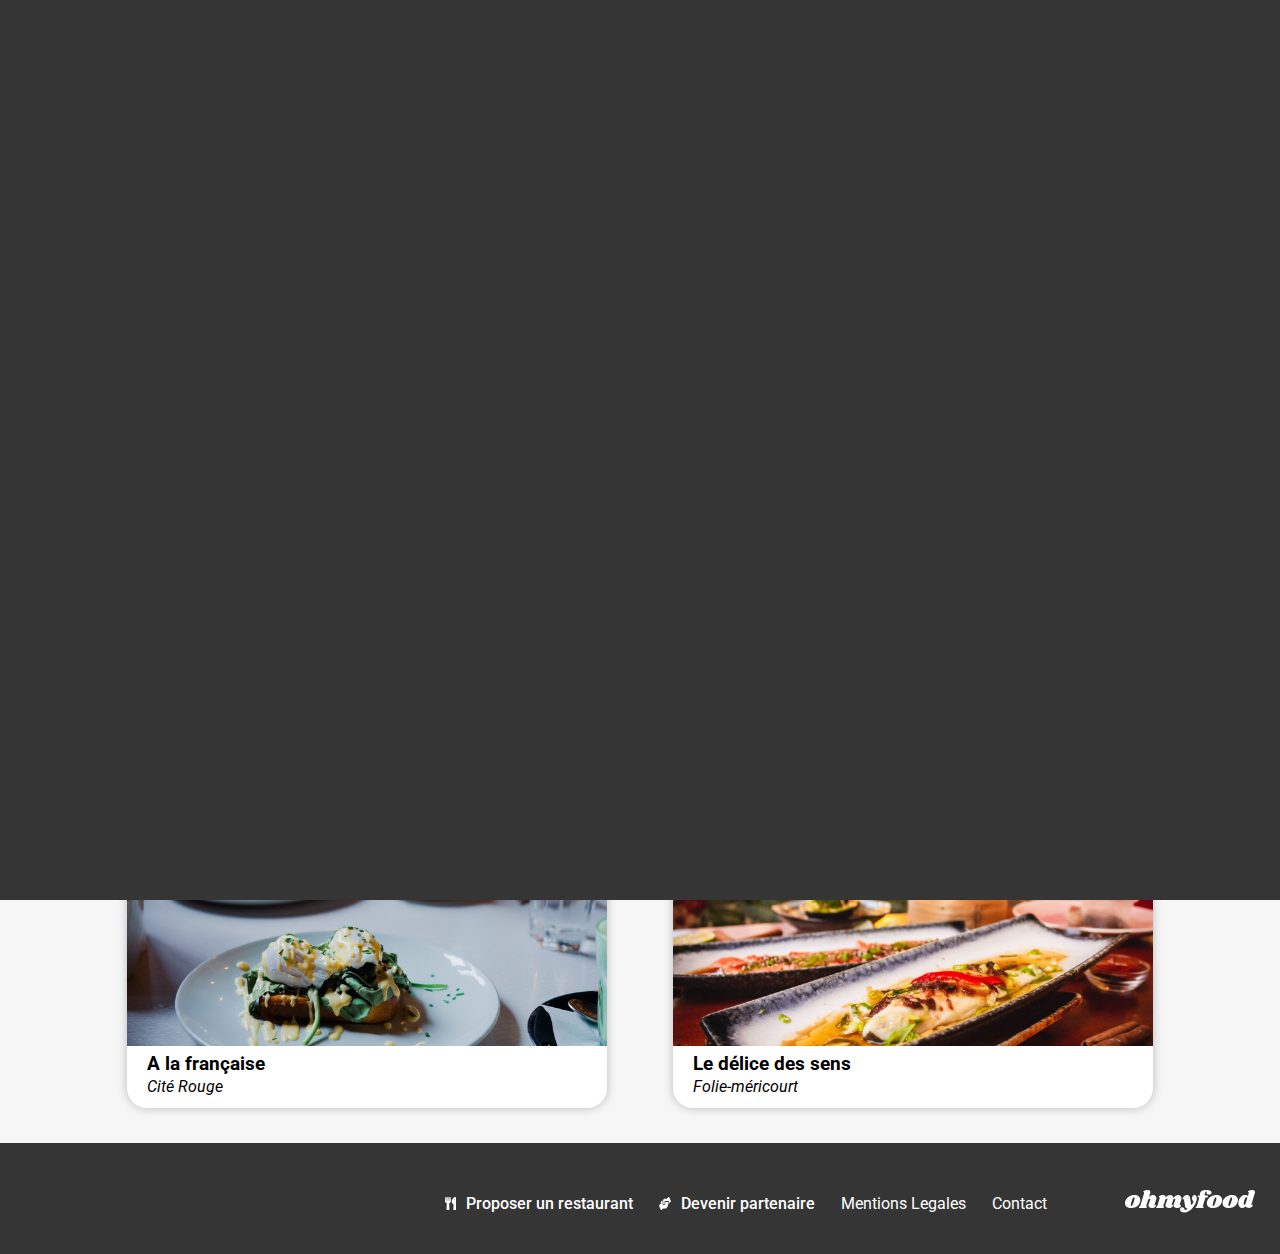
==== commit 7c980ad6: "Final OC soutenance" ====
--- a/index.html
+++ b/index.html
@@ -14,17 +14,10 @@
   <meta name="robots" content="noindex, nofollow, noarchive">
   <meta charset="UTF-8" >
   <meta name="viewport" content="width=device-width, initial-scale=1.0">
-  <svg>
-    <symbol id="coeur" viewBox="0 0 25 25">
-      <g>
-        <path class="cheminCoeur" d="M12.721,2.406L12.72,2.406L11.874,3.357L11.5,3.777L11.127,3.357L10.28,2.406L10.28,2.405C8.282,0.153 5.097,-0.17 2.976,1.802C0.482,4.125 0.345,8.324 2.585,10.85L10.899,20.215C10.899,20.215 10.899,20.215 10.899,20.215C11.237,20.596 11.759,20.596 12.098,20.215L12.098,20.215L20.412,10.849L20.412,10.849C22.656,8.323 22.518,4.125 20.024,1.802C17.329,-0.337 14.956,0.414 12.721,2.406Z" />
-      </g>
-    </symbol>
-  </svg>
 </head>
 <body>
 <!-- LOADER IN -->
-<div class="_opening">
+<div class="opening">
   <svg viewBox="0 0 196 34" xmlns="http://www.w3.org/2000/svg">
       <path class="l o" d="M13.932 7.956C17.196 7.956 19.596 8.61599 21.132 9.936C22.692 11.256 23.472 12.984 23.472 15.12C23.472 15.84 23.376 16.644 23.184 17.532C22.728 19.5 21.876 21.228 20.628 22.716C19.38 24.18 17.844 25.32 16.02 26.136C14.22 26.928 12.264 27.324 10.152 27.324C6.81599 27.324 4.34399 26.664 2.73599 25.344C1.15199 24 0.359985 22.224 0.359985 20.016C0.359985 19.272 0.455985 18.444 0.647985 17.532C1.10399 15.66 1.96799 14.004 3.23999 12.564C4.53599 11.1 6.10799 9.972 7.95599 9.18C9.82799 8.364 11.82 7.956 13.932 7.956ZM13.824 11.16C13.32 11.16 12.78 11.616 12.204 12.528C11.652 13.416 10.992 15.108 10.224 17.604C9.45599 20.1 9.07199 21.852 9.07199 22.86C9.07199 23.388 9.15599 23.748 9.32399 23.94C9.49199 24.108 9.71999 24.192 10.008 24.192C10.512 24.24 11.028 23.808 11.556 22.896C12.108 21.984 12.792 20.208 13.608 17.568C14.352 15.24 14.724 13.548 14.724 12.492C14.724 11.988 14.64 11.64 14.472 11.448C14.328 11.256 14.112 11.16 13.824 11.16Z" />
       <path class="l h" d="M44.9899 22.032C44.9419 22.128 44.9179 22.272 44.9179 22.464C44.9179 22.632 44.9539 22.764 45.0259 22.86C45.1219 22.956 45.2419 23.004 45.3859 23.004C45.6739 23.004 45.9139 22.884 46.1059 22.644C46.3219 22.38 46.4659 22.248 46.5379 22.248C46.6579 22.248 46.7539 22.332 46.8259 22.5C46.8979 22.644 46.9339 22.824 46.9339 23.04C46.9579 23.736 46.7299 24.42 46.2499 25.092C45.7699 25.74 45.0619 26.28 44.1259 26.712C43.2139 27.12 42.1099 27.324 40.8139 27.324C39.2299 27.324 37.9699 26.964 37.0339 26.244C36.0979 25.5 35.6179 24.516 35.5939 23.292C35.5939 22.404 35.8099 21.408 36.2419 20.304L38.2219 15.12C38.3419 14.808 38.4019 14.556 38.4019 14.364C38.4019 14.052 38.2939 13.812 38.0779 13.644C37.8859 13.452 37.6459 13.356 37.3579 13.356C36.9019 13.356 36.4339 13.572 35.9539 14.004C35.4979 14.412 35.1259 15.084 34.8379 16.02V15.948L32.5699 23.256C32.4979 23.544 32.4619 23.796 32.4619 24.012C32.4619 24.324 32.5219 24.576 32.6419 24.768C32.7619 24.936 32.9299 25.104 33.1459 25.272C33.3139 25.44 33.4339 25.584 33.5059 25.704C33.5779 25.8 33.5899 25.932 33.5419 26.1C33.4219 26.412 33.1819 26.64 32.8219 26.784C32.4619 26.928 31.9099 27 31.1659 27H22.9579C22.3339 27 21.8779 26.904 21.5899 26.712C21.3019 26.496 21.2059 26.22 21.3019 25.884C21.3979 25.596 21.6499 25.344 22.0579 25.128C22.4179 24.936 22.7179 24.708 22.9579 24.444C23.1979 24.18 23.4019 23.76 23.5699 23.184L29.0419 5.22C29.1139 5.004 29.1499 4.824 29.1499 4.68C29.1499 4.416 29.0779 4.2 28.9339 4.032C28.8139 3.864 28.6459 3.696 28.4299 3.528C28.1899 3.336 28.0099 3.168 27.8899 3.024C27.7939 2.88 27.7819 2.688 27.8539 2.448C27.9979 1.896 28.7539 1.416 30.1219 1.00799C31.4899 0.599996 32.9179 0.395996 34.4059 0.395996C35.7979 0.395996 36.8179 0.659996 37.4659 1.188C38.1379 1.716 38.4739 2.436 38.4739 3.348C38.4739 3.876 38.3899 4.392 38.2219 4.896L36.2779 11.232C37.2139 10.008 38.1979 9.156 39.2299 8.676C40.2859 8.196 41.4259 7.956 42.6499 7.956C44.1139 7.956 45.2899 8.4 46.1779 9.288C47.0899 10.176 47.5459 11.328 47.5459 12.744C47.5459 13.488 47.4259 14.22 47.1859 14.94L44.9899 22.032Z" />
